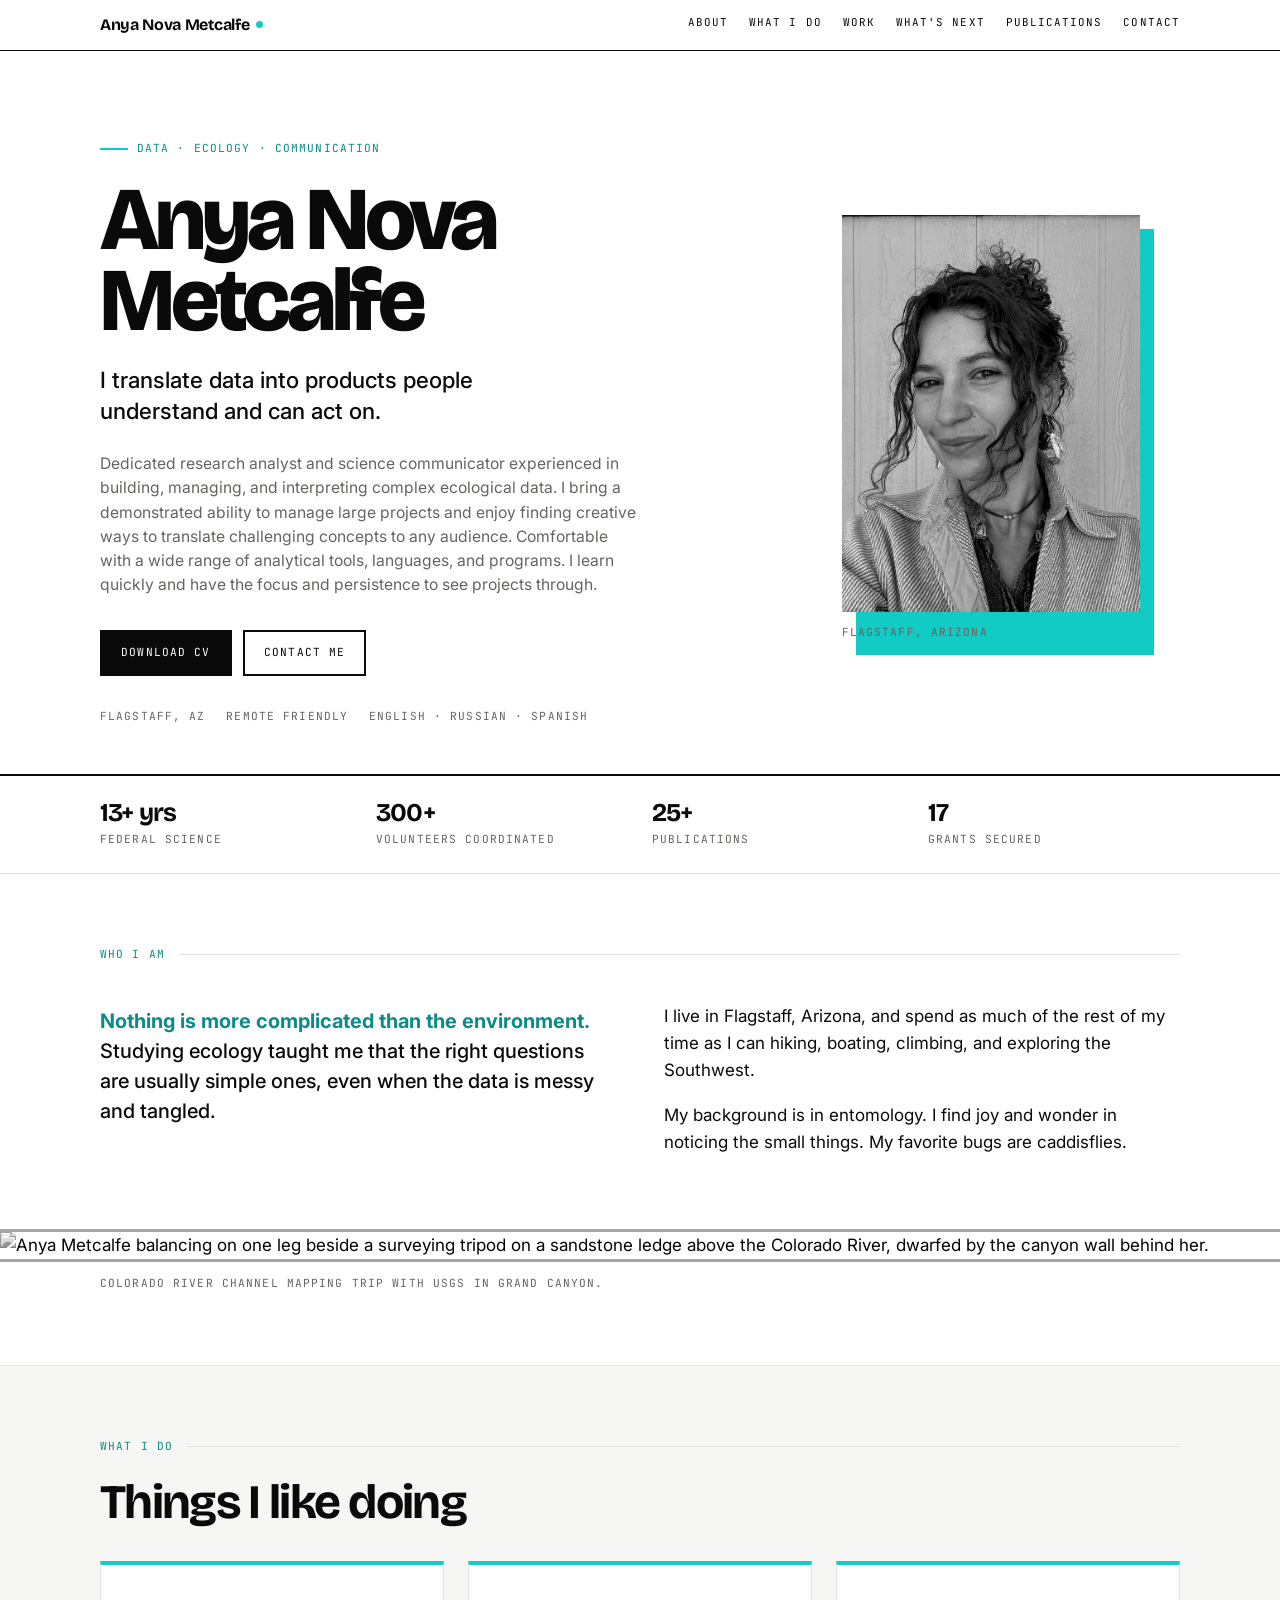
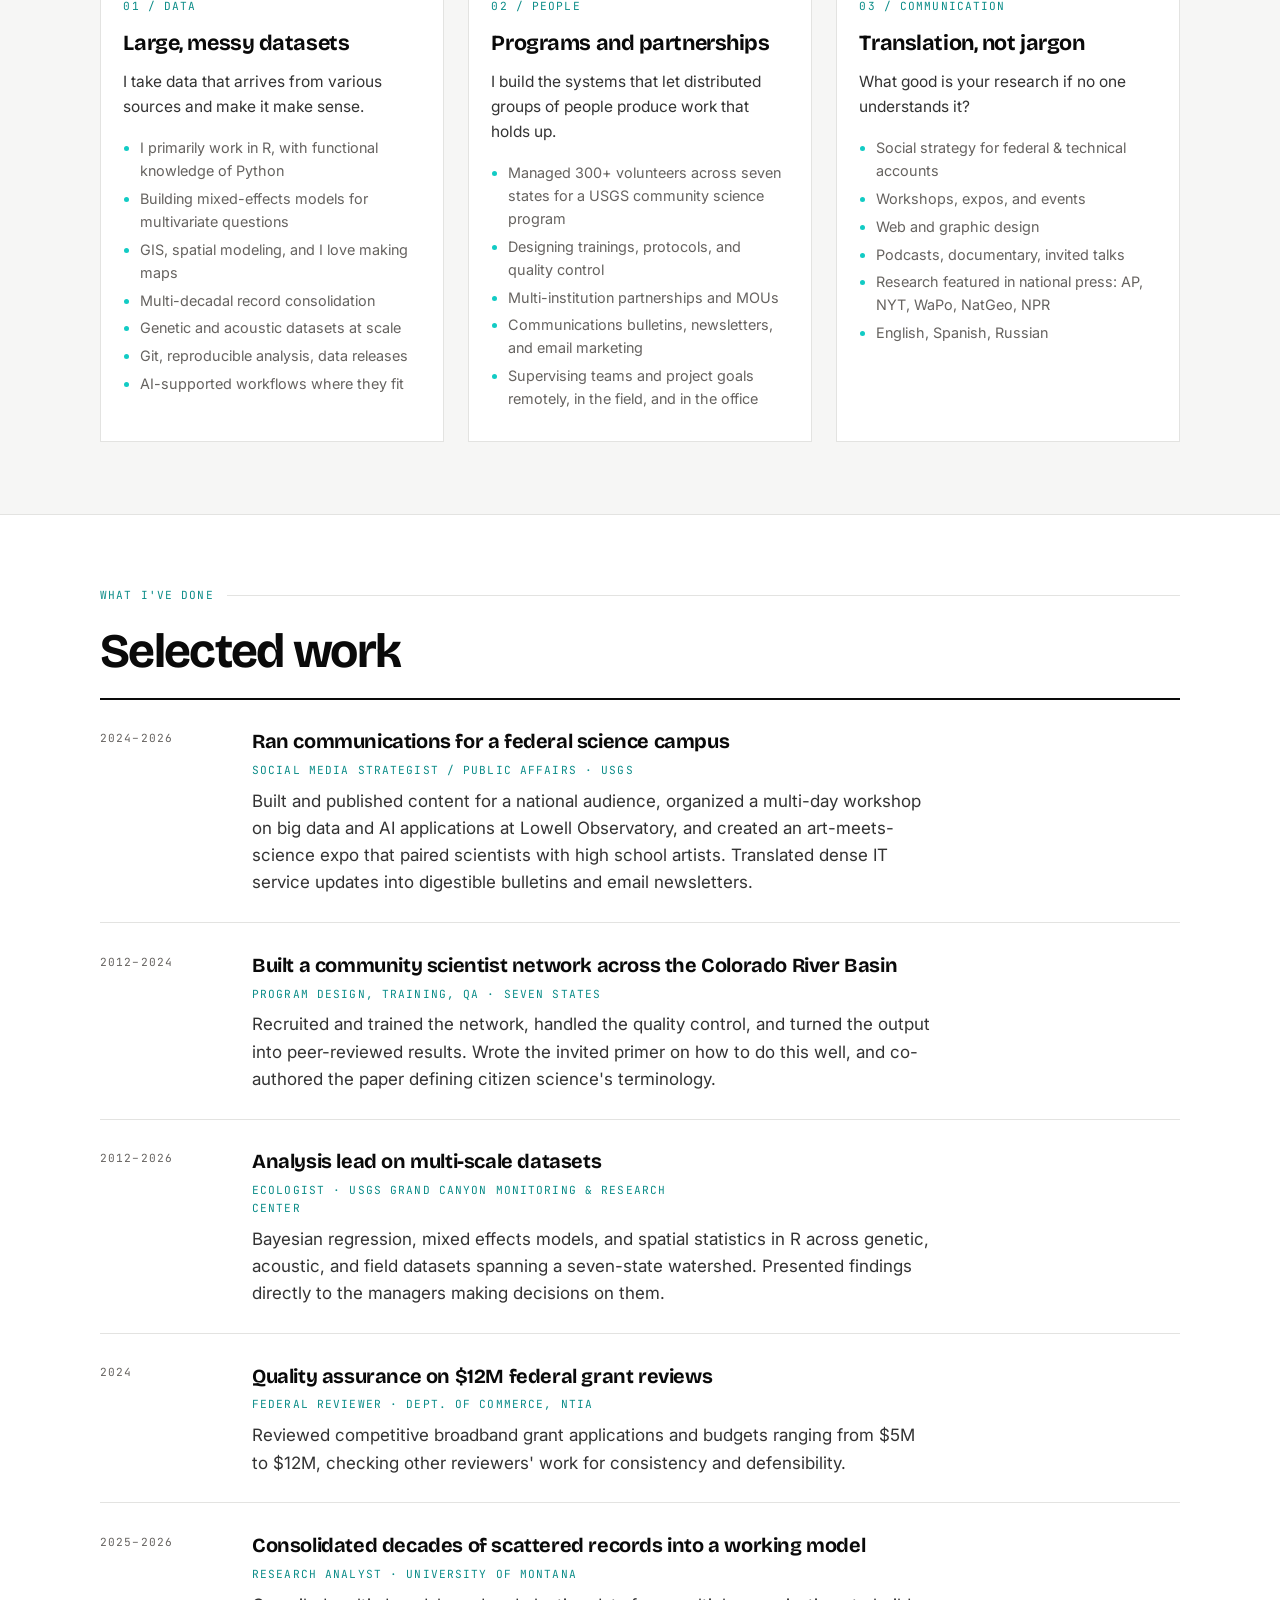
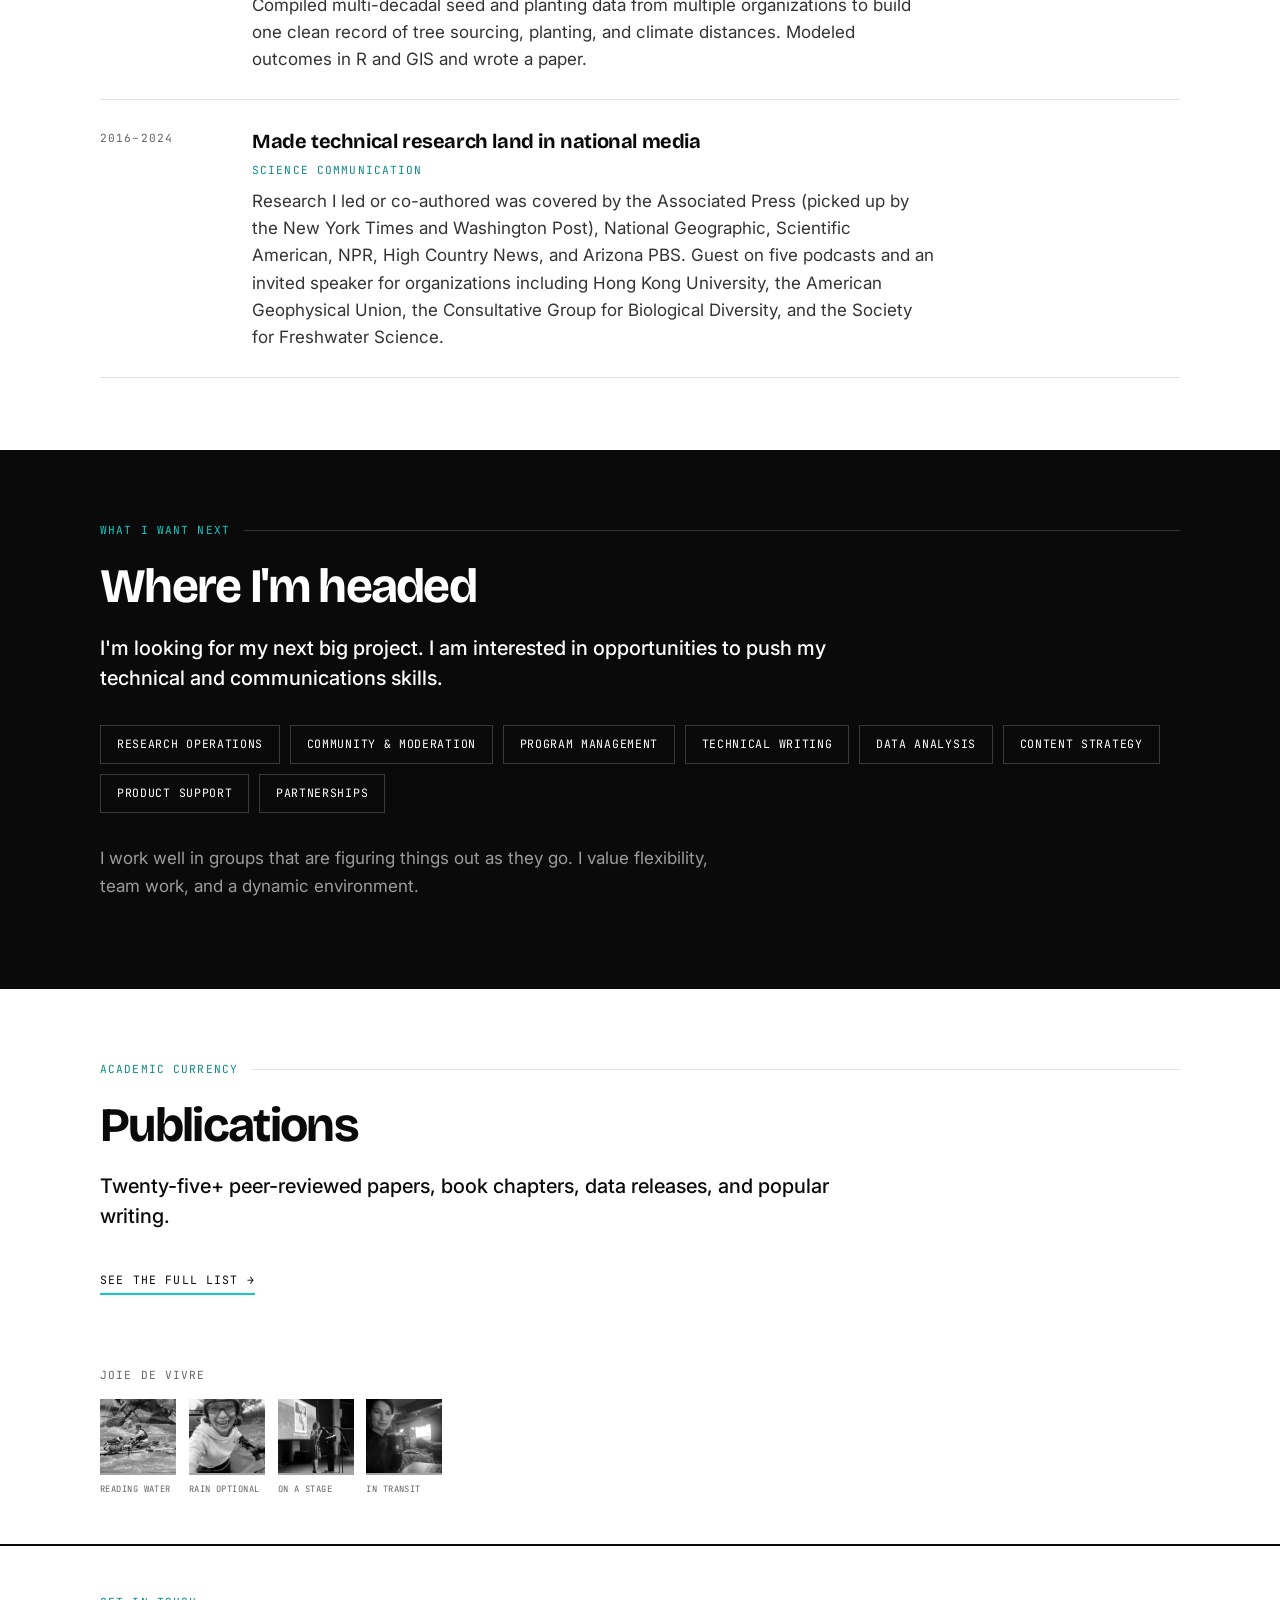
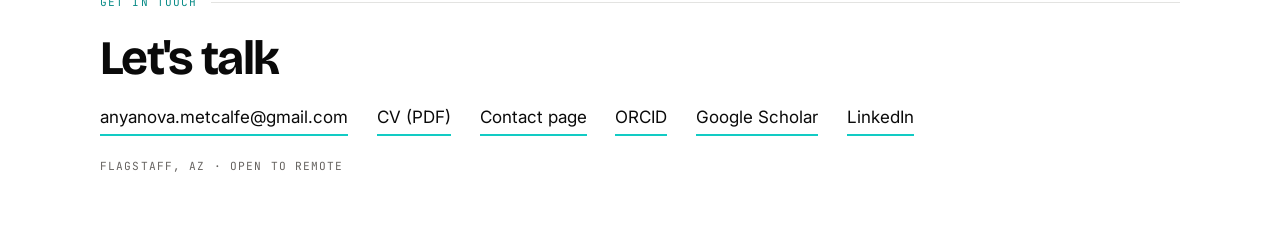
==== index.html @ d789fa6c "Add files via upload" ====
<!DOCTYPE html>
<html lang="en">
<head>
  <meta charset="UTF-8">
  <meta name="viewport" content="width=device-width, initial-scale=1.0">
  <title>Anya Nova Metcalfe — Data, Ecology &amp; Communication</title>
  <meta name="description" content="Anya Nova Metcalfe turns large, messy datasets into things people understand and act on. Thirteen years building data pipelines, running distributed volunteer programs, and communicating technical work to national audiences.">
  <meta name="author" content="Anya Nova Metcalfe">
  <meta property="og:title" content="Anya Nova Metcalfe — Data, Ecology &amp; Communication">
  <meta property="og:description" content="I translate data into products people understand and can act on.">
  <meta property="og:type" content="profile">

  <link rel="preconnect" href="https://fonts.googleapis.com">
  <link rel="preconnect" href="https://fonts.gstatic.com" crossorigin>
  <link href="https://fonts.googleapis.com/css2?family=Bricolage+Grotesque:opsz,wght@12..96,300;12..96,700;12..96,800&family=Inter:wght@400;500;600;700&family=JetBrains+Mono:wght@400;500&display=swap" rel="stylesheet">
  <link rel="stylesheet" href="style.css?v=2">
</head>
<body>

  <div class="topbar">
    <div class="wrap">
      <a class="brandmark" href="index.html">Anya&nbsp;Nova&nbsp;Metcalfe</a>
      <nav class="navlinks">
        <a href="#about">About</a>
        <a href="#what">What I do</a>
        <a href="#work">Work</a>
        <a href="#next">What&#39;s next</a>
        <a href="publications.html">Publications</a>
        <a href="contact.html">Contact</a>
      </nav>
    </div>
  </div>

  <!-- ============ HERO ============ -->
  <header class="hero">
    <div class="wrap">
      <div>
        <p class="eyebrow mono">Data &middot; Ecology &middot; Communication</p>
        <h1>Anya Nova<br>Metcalfe</h1>
        <p class="hero-sub">I translate data into products people understand and can act on.</p>
        <p class="hero-fine">Dedicated research analyst and science communicator experienced in building, managing, and interpreting complex ecological data. I bring a demonstrated ability to manage large projects and enjoy finding creative ways to translate challenging concepts to any audience. Comfortable with a wide range of analytical tools, languages, and programs. I learn quickly and have the focus and persistence to see projects through.</p>

        <div class="hero-actions">
          <a class="btn-cv mono" href="Anya_Metcalfe_CV.pdf" download>Download CV</a>
          <a class="btn-ghost mono" href="contact.html">Contact me</a>
        </div>

        <div class="hero-meta mono">
          <span>Flagstaff, AZ</span>
          <span>Remote friendly</span>
          <span>English &middot; Russian &middot; Spanish</span>
        </div>
      </div>

      <figure class="portrait">
        <img src="portrait.jpg" alt="Anya Nova Metcalfe smiling, wearing a cicada earring, against a coral-painted wall.">
        <figcaption class="mono">Flagstaff, Arizona</figcaption>
      </figure>
    </div>
  </header>

  <!-- ============ STAT RAIL ============ -->
  <div class="rail">
    <div class="wrap">
      <div class="stat"><b>13+ yrs</b><span class="mono">Federal science</span></div>
      <div class="stat"><b>300+</b><span class="mono">Volunteers coordinated</span></div>
      <div class="stat"><b>25+</b><span class="mono">Publications</span></div>
      <div class="stat"><b>17</b><span class="mono">Grants secured</span></div>
    </div>
  </div>

  <!-- ============ ABOUT ============ -->
  <section id="about">
    <div class="wrap">
      <p class="section-label mono">Who I am</p>
      <div class="about">
        <div class="prose">
          <p class="lede"><span class="key">Nothing is more complicated than the environment.</span> Studying ecology taught me that the right questions are usually simple ones, even when the data is messy and tangled.</p>
        </div>
        <div class="prose">
          <p>I live in Flagstaff, Arizona, and spend as much of the rest of my time as I can hiking, boating, climbing, and exploring the Southwest.</p>
          <p>My background is in entomology. I find joy and wonder in noticing the small things. My favorite bugs are caddisflies.</p>
        </div>
      </div>
    </div>

    <figure class="about-photo">
      <img src="channel-mapping.jpg"
           alt="Anya Metcalfe balancing on one leg beside a surveying tripod on a sandstone ledge above the Colorado River, dwarfed by the canyon wall behind her.">
      <figcaption class="wrap mono">Colorado River channel mapping trip with USGS in Grand Canyon.</figcaption>
    </figure>
  </section>

  <!-- ============ WHAT I DO ============ -->
  <section id="what" class="caps">
    <div class="wrap">
      <p class="section-label mono">What I do</p>
      <h2>Things I like doing</h2>
      <div class="cap-grid">

        <div class="cap">
          <span class="mono" style="color:var(--turq-deep)">01 / Data</span>
          <h3>Large, messy datasets</h3>
          <p>I take data that arrives from various sources and make it make sense.</p>
          <ul>
            <li>I primarily work in R, with functional knowledge of Python</li>
            <li>Building mixed-effects models for multivariate questions</li>
            <li>GIS, spatial modeling, and I love making maps</li>
            <li>Multi-decadal record consolidation</li>
            <li>Genetic and acoustic datasets at scale</li>
            <li>Git, reproducible analysis, data releases</li>
            <li>AI-supported workflows where they fit</li>
          </ul>
        </div>

        <div class="cap">
          <span class="mono" style="color:var(--turq-deep)">02 / People</span>
          <h3>Programs and partnerships</h3>
          <p>I build the systems that let distributed groups of people produce work that holds up.</p>
          <ul>
            <li>Managed 300+ volunteers across seven states for a USGS community science program</li>
            <li>Designing trainings, protocols, and quality control</li>
            <li>Multi-institution partnerships and MOUs</li>
            <li>Communications bulletins, newsletters, and email marketing</li>
            <li>Supervising teams and project goals remotely, in the field, and in the office</li>
          </ul>
        </div>

        <div class="cap">
          <span class="mono" style="color:var(--turq-deep)">03 / Communication</span>
          <h3>Translation, not jargon</h3>
          <p>What good is your research if no one understands it?</p>
          <ul>
            <li>Social strategy for federal &amp; technical accounts</li>
            <li>Workshops, expos, and events</li>
            <li>Web and graphic design</li>
            <li>Podcasts, documentary, invited talks</li>
            <li>Research featured in national press: AP, NYT, WaPo, NatGeo, NPR</li>
            <li>English, Spanish, Russian</li>
          </ul>
        </div>

      </div>
    </div>
  </section>

  <!-- ============ SELECTED WORK ============ -->
  <section id="work">
    <div class="wrap">
      <p class="section-label mono">What I&#39;ve done</p>
      <h2>Selected work</h2>
      <ul class="work-list">

        <li class="work-item">
          <div class="yr mono">2024&ndash;2026</div>
          <div>
            <h3>Ran communications for a federal science campus</h3>
            <p class="role mono">Social Media Strategist / Public Affairs &middot; USGS</p>
            <p>Built and published content for a national audience, organized a multi-day workshop on big data and AI applications at Lowell Observatory, and created an art-meets-science expo that paired scientists with high school artists. Translated dense IT service updates into digestible bulletins and email newsletters.</p>
          </div>
        </li>

        <li class="work-item">
          <div class="yr mono">2012&ndash;2024</div>
          <div>
            <h3>Built a community scientist network across the Colorado River Basin</h3>
            <p class="role mono">Program design, training, QA &middot; Seven states</p>
            <p>Recruited and trained the network, handled the quality control, and turned the output into peer-reviewed results. Wrote the invited primer on how to do this well, and co-authored the paper defining citizen science&#39;s terminology.</p>
          </div>
        </li>

        <li class="work-item">
          <div class="yr mono">2012&ndash;2026</div>
          <div>
            <h3>Analysis lead on multi-scale datasets</h3>
            <p class="role mono">Ecologist &middot; USGS Grand Canyon Monitoring &amp; Research Center</p>
            <p>Bayesian regression, mixed effects models, and spatial statistics in R across genetic, acoustic, and field datasets spanning a seven-state watershed. Presented findings directly to the managers making decisions on them.</p>
          </div>
        </li>

        <li class="work-item">
          <div class="yr mono">2024</div>
          <div>
            <h3>Quality assurance on $12M federal grant reviews</h3>
            <p class="role mono">Federal Reviewer &middot; Dept. of Commerce, NTIA</p>
            <p>Reviewed competitive broadband grant applications and budgets ranging from $5M to $12M, checking other reviewers&#39; work for consistency and defensibility.</p>
          </div>
        </li>

        <li class="work-item">
          <div class="yr mono">2025&ndash;2026</div>
          <div>
            <h3>Consolidated decades of scattered records into a working model</h3>
            <p class="role mono">Research Analyst &middot; University of Montana</p>
            <p>Compiled multi-decadal seed and planting data from multiple organizations to build one clean record of tree sourcing, planting, and climate distances. Modeled outcomes in R and GIS and wrote a paper.</p>
          </div>
        </li>

        <li class="work-item">
          <div class="yr mono">2016&ndash;2024</div>
          <div>
            <h3>Made technical research land in national media</h3>
            <p class="role mono">Science communication</p>
            <p>Research I led or co-authored was covered by the Associated Press (picked up by the New York Times and Washington Post), National Geographic, Scientific American, NPR, High Country News, and Arizona PBS. Guest on five podcasts and an invited speaker for organizations including Hong Kong University, the American Geophysical Union, the Consultative Group for Biological Diversity, and the Society for Freshwater Science.</p>
          </div>
        </li>

      </ul>
    </div>
  </section>

  <!-- ============ WHAT'S NEXT ============ -->
  <section id="next" class="next">
    <div class="wrap">
      <p class="section-label mono">What I want next</p>
      <h2>Where I&#39;m headed</h2>
      <p class="lede">I&#39;m looking for my next big project. I am interested in opportunities to push my technical and communications skills.</p>

      <ul class="next-list">
        <li>Research operations</li>
        <li>Community &amp; moderation</li>
        <li>Program management</li>
        <li>Technical writing</li>
        <li>Data analysis</li>
        <li>Content strategy</li>
        <li>Product support</li>
        <li>Partnerships</li>
      </ul>

      <p class="next-note">I work well in groups that are figuring things out as they go. I value flexibility, team work, and a dynamic environment.</p>
    </div>
  </section>

  <!-- ============ PUBLICATIONS TEASER ============ -->
  <section id="publications">
    <div class="wrap">
      <p class="section-label mono">Academic currency</p>
      <h2>Publications</h2>
      <p class="prose lede">Twenty-five+ peer-reviewed papers, book chapters, data releases, and popular writing.</p>
      <a class="teaser-cta" href="publications.html">See the full list &rarr;</a>
    </div>
  </section>

  <!-- ============ PHOTO THUMBS ============ -->
  <section class="thumbs">
    <div class="wrap">
      <p class="thumbs-label mono">Joie de vivre</p>
      <div class="thumb-row">
        <figure class="thumb">
          <img src="rowing.jpg" alt="Anya Metcalfe rowing a loaded cataraft through whitewater in a canyon, with a dog in a life jacket riding on the front tube.">
          <figcaption class="mono">Reading water</figcaption>
        </figure>
        <figure class="thumb">
          <img src="biking.jpg" alt="Anya Metcalfe grinning on a mountain bike, spattered with red mud on a rainy trail.">
          <figcaption class="mono">Rain optional</figcaption>
        </figure>
        <figure class="thumb">
          <img src="presentation.jpg" alt="Anya Metcalfe speaking at a microphone on a stage, in front of a projected slide.">
          <figcaption class="mono">On a stage</figcaption>
        </figure>
        <figure class="thumb">
          <img src="laptop.jpg" alt="Anya Metcalfe with a coffee mug and a laptop, working while traveling at dawn.">
          <figcaption class="mono">In transit</figcaption>
        </figure>
      </div>
    </div>
  </section>

  <!-- ============ FOOTER ============ -->
  <footer>
    <div class="wrap">
      <p class="section-label mono">Get in touch</p>
      <h2>Let&#39;s talk</h2>
      <div class="contact-links">
        <a href="mailto:anyanova.metcalfe@gmail.com">anyanova.metcalfe@gmail.com</a>
        <a href="Anya_Metcalfe_CV.pdf" download>CV (PDF)</a>
        <a href="contact.html">Contact page</a>
        <a href="https://orcid.org/0000-0002-6286-4889">ORCID</a>
        <a href="https://scholar.google.com/citations?user=mArWn1AAAAAJ&amp;hl=en">Google Scholar</a>
        <a href="https://www.linkedin.com/in/anya-nova-metcalfe">LinkedIn</a>
      </div>
      <p class="footer-note mono">Flagstaff, AZ &middot; Open to remote</p>
    </div>
  </footer>

</body>
</html>
---- style.css ----
/* =========================================================
   Anya Nova Metcalfe — personal site
   Black on white, turquoise accent.
   ========================================================= */

:root {
  --ink:      #0a0a0a;
  --paper:    #ffffff;
  --grey:     #666360;
  --rule:     #e3e3e1;
  --wash:     #f6f6f5;
  --turq:     #12cbc4;
  --turq-deep:#0b8c88;

  --display: "Bricolage Grotesque", system-ui, sans-serif;
  --body:    "Inter", system-ui, sans-serif;
  --mono:    "JetBrains Mono", ui-monospace, monospace;
}

* { box-sizing: border-box; }
html { scroll-behavior: smooth; }

body {
  margin: 0;
  background: var(--paper);
  color: var(--ink);
  font-family: var(--body);
  font-size: 17px;
  line-height: 1.6;
  -webkit-font-smoothing: antialiased;
}

.wrap { width: min(1080px, 90vw); margin-inline: auto; }
a { color: inherit; }

.mono {
  font-family: var(--mono);
  font-size: 0.7rem;
  letter-spacing: 0.1em;
  text-transform: uppercase;
}
.sp { font-style: italic; }

/* turquoise keyword emphasis */
.key { color: var(--turq-deep); font-weight: 700; }

/* ---------- top nav ---------- */
.topbar {
  position: sticky; top: 0; z-index: 20;
  background: rgba(255,255,255,0.92);
  backdrop-filter: blur(8px);
  border-bottom: 1px solid var(--ink);
}
.topbar .wrap {
  display: flex; align-items: center; justify-content: space-between;
  padding: 0.75rem 0; gap: 1rem;
}
.brandmark {
  font-family: var(--display);
  font-weight: 700;
  font-size: 1rem;
  letter-spacing: -0.02em;
  text-decoration: none;
}
.brandmark::after {
  content: "";
  display: inline-block;
  width: 7px; height: 7px;
  background: var(--turq);
  border-radius: 50%;
  margin-left: 0.4rem;
  vertical-align: 0.1em;
}
.navlinks { display: flex; gap: 1.3rem; flex-wrap: wrap; }
.navlinks a {
  font-family: var(--mono);
  font-size: 0.68rem;
  letter-spacing: 0.1em;
  text-transform: uppercase;
  text-decoration: none;
  padding-bottom: 3px;
  border-bottom: 2px solid transparent;
  transition: border-color 0.15s;
}
.navlinks a:hover { border-color: var(--turq); }

/* ---------- hero ---------- */
.hero { padding: 5rem 0 3rem; }
.hero .wrap {
  display: grid;
  grid-template-columns: 1.45fr 0.85fr;
  gap: 3.5rem;
  align-items: center;
}
@media (max-width: 820px){
  .hero .wrap { grid-template-columns: 1fr; gap: 2.5rem; }
  .hero { padding: 3rem 0 2rem; }
}

.eyebrow {
  display: inline-flex; align-items: center; gap: 0.55rem;
  color: var(--turq-deep);
  margin: 0 0 1.4rem;
}
.eyebrow::before {
  content: "";
  width: 28px; height: 2px;
  background: var(--turq);
}

.hero h1 {
  font-family: var(--display);
  font-weight: 800;
  font-size: clamp(3rem, 8vw, 5.6rem);
  line-height: 0.9;
  letter-spacing: -0.045em;
  margin: 0 0 1.4rem;
}

.hero-sub {
  font-size: clamp(1.15rem, 2.2vw, 1.4rem);
  line-height: 1.4;
  max-width: 34ch;
  margin: 0 0 1.6rem;
  font-weight: 500;
}
.hero-fine { color: var(--grey); max-width: 54ch; margin: 0 0 2rem; font-size: 0.98rem; line-height: 1.55; }

.hero-actions { display: flex; flex-wrap: wrap; gap: 0.7rem; margin: 0 0 2rem; }
.btn-cv, .btn-ghost {
  text-decoration: none;
  padding: 0.75rem 1.2rem;
  border: 2px solid var(--ink);
  transition: background 0.15s, color 0.15s;
}
.btn-cv { background: var(--ink); color: #fff; }
.btn-cv:hover { background: var(--turq); border-color: var(--turq); color: var(--ink); }
.btn-ghost { background: transparent; color: var(--ink); }
.btn-ghost:hover { background: var(--turq); border-color: var(--turq); }

.hero-meta { display: flex; flex-wrap: wrap; gap: 0.4rem 1.3rem; color: var(--grey); }

/* portrait with offset turquoise block */
.portrait { position: relative; }
.portrait::before {
  content: "";
  position: absolute;
  inset: 14px -14px -14px 14px;
  background: var(--turq);
  z-index: 0;
}
.portrait img {
  position: relative; z-index: 1;
  display: block; width: 100%; height: auto;
  filter: none;
  transition: filter 0.5s ease;
}
@media (hover: hover) and (pointer: fine) {
  .portrait img { filter: grayscale(100%) contrast(1.08); }
  .portrait:hover img { filter: none; }
}
.portrait figcaption {
  position: relative; z-index: 1;
  color: var(--grey);
  padding-top: 0.7rem;
}

/* ---------- stat rail ---------- */
.rail {
  border-top: 2px solid var(--ink);
  border-bottom: 1px solid var(--rule);
}
.rail .wrap {
  display: grid;
  grid-template-columns: repeat(4, 1fr);
  gap: 1.5rem;
  padding: 1.5rem 0;
}
@media (max-width: 720px){ .rail .wrap { grid-template-columns: repeat(2, 1fr); } }
.stat b {
  display: block;
  font-family: var(--display);
  font-weight: 700;
  font-size: 1.6rem;
  letter-spacing: -0.03em;
  line-height: 1;
}
.stat span { display: block; color: var(--grey); margin-top: 0.35rem; }

/* ---------- sections ---------- */
section { padding: 4.5rem 0; }
.section-label {
  color: var(--turq-deep);
  margin: 0 0 1.4rem;
  display: flex; align-items: center; gap: 0.85rem;
}
.section-label::after { content: ""; flex: 1; height: 1px; background: var(--rule); }

h2 {
  font-family: var(--display);
  font-weight: 700;
  font-size: clamp(2rem, 4.5vw, 3rem);
  line-height: 1;
  letter-spacing: -0.035em;
  margin: 0 0 1.4rem;
}
.lede { font-size: 1.25rem; line-height: 1.5; max-width: 58ch; font-weight: 500; }
.prose p { max-width: 60ch; }
.prose p + p { margin-top: 1rem; }

/* about */
.about { display: grid; grid-template-columns: 1fr 1fr; gap: 3rem; }
@media (max-width: 760px){ .about { grid-template-columns: 1fr; gap: 1.5rem; } }

/* wide about photo, full bleed */
.about-photo { margin: 3.5rem 0 0; }
.about-photo img {
  display: block;
  width: 100%;
  height: auto;
  max-height: 62vh;
  object-fit: cover;
  border-top: 3px solid var(--turq);
  border-bottom: 3px solid var(--turq);
  filter: none;
  transition: filter 0.5s ease;
}
@media (hover: hover) and (pointer: fine) {
  .about-photo img { filter: grayscale(100%) contrast(1.06); }
  .about-photo:hover img { filter: none; }
}
.about-photo figcaption {
  color: var(--grey);
  padding-top: 0.8rem;
}

/* ---------- capability cards ---------- */
.caps { background: var(--wash); border-top: 1px solid var(--rule); border-bottom: 1px solid var(--rule); }
.cap-grid {
  display: grid; grid-template-columns: repeat(3, 1fr);
  gap: 1.5rem; margin-top: 2.2rem;
}
@media (max-width: 800px){ .cap-grid { grid-template-columns: 1fr; } }
.cap {
  background: #fff;
  border: 1px solid var(--rule);
  border-top: 4px solid var(--turq);
  padding: 1.6rem 1.4rem;
  transition: transform 0.18s, box-shadow 0.18s;
}
.cap:hover { transform: translateY(-4px); box-shadow: 0 10px 0 -2px var(--turq); }
.cap h3 {
  font-family: var(--display);
  font-weight: 700; font-size: 1.35rem;
  letter-spacing: -0.02em;
  margin: 0.5rem 0 0.6rem;
}
.cap p { margin: 0 0 1rem; color: #333; font-size: 0.97rem; }
.cap ul { margin: 0; padding-left: 1.05rem; color: var(--grey); font-size: 0.9rem; }
.cap li { margin-bottom: 0.3rem; }
.cap li::marker { color: var(--turq); }

/* ---------- work list ---------- */
.work-list { list-style: none; margin: 0; padding: 0; border-top: 2px solid var(--ink); }
.work-item {
  display: grid;
  grid-template-columns: 8rem 1fr;
  gap: 1.5rem;
  padding: 1.6rem 0 1.6rem 0;
  border-bottom: 1px solid var(--rule);
  position: relative;
  transition: padding-left 0.18s;
}
.work-item::before {
  content: "";
  position: absolute; left: 0; top: 0; bottom: 0;
  width: 3px; background: var(--turq);
  transform: scaleY(0); transform-origin: top;
  transition: transform 0.18s;
}
.work-item:hover { padding-left: 1.1rem; }
.work-item:hover::before { transform: scaleY(1); }
.work-item .yr { color: var(--grey); padding-top: 0.3rem; }
.work-item h3 {
  font-family: var(--display);
  font-weight: 700; font-size: 1.25rem;
  letter-spacing: -0.02em;
  margin: 0 0 0.3rem;
}
.work-item .role { color: var(--turq-deep); margin: 0 0 0.5rem; }
.work-item p { margin: 0; max-width: 62ch; color: #333; }
@media (max-width: 620px){ .work-item { grid-template-columns: 1fr; gap: 0.4rem; } }

/* ---------- what's next (inverted) ---------- */
.next { background: var(--ink); color: #fff; }
.next h2, .next .lede { color: #fff; }
.next .section-label { color: var(--turq); }
.next .section-label::after { background: #333; }
.next-list {
  display: flex; flex-wrap: wrap; gap: 0.6rem;
  margin-top: 2rem; padding: 0; list-style: none;
}
.next-list li {
  border: 1px solid #3a3a3a;
  padding: 0.6rem 1rem;
  font-family: var(--mono);
  font-size: 0.72rem;
  letter-spacing: 0.06em;
  text-transform: uppercase;
  transition: border-color 0.15s, color 0.15s;
}
.next-list li:hover { border-color: var(--turq); color: var(--turq); }
.next-note { color: #9c9c9c; margin-top: 2rem; max-width: 58ch; }

/* ---------- photo thumbs ---------- */
.thumbs { padding: 0 0 3rem; }
.thumbs-label { color: var(--grey); margin: 0 0 0.9rem; }
.thumb-row { display: flex; flex-wrap: wrap; gap: 0.8rem; }
.thumb { margin: 0; width: 76px; }
.thumb img {
  display: block;
  width: 100%;
  aspect-ratio: 1 / 1;
  object-fit: cover;
  border-bottom: 2px solid var(--turq);
  filter: none;
  transition: filter 0.4s ease, transform 0.2s ease;
}
.thumb figcaption {
  color: var(--grey);
  font-size: 0.55rem;
  letter-spacing: 0.05em;
  padding-top: 0.4rem;
}
@media (hover: hover) and (pointer: fine) {
  .thumb img { filter: grayscale(100%) contrast(1.06); }
  .thumb:hover img { filter: none; transform: translateY(-3px); }
}

/* ---------- teaser cta ---------- */
.teaser-cta {
  display: inline-flex; align-items: center; gap: 0.5rem;
  font-family: var(--mono); font-size: 0.72rem;
  text-transform: uppercase; letter-spacing: 0.1em;
  text-decoration: none;
  border-bottom: 2px solid var(--turq);
  padding-bottom: 0.25rem; margin-top: 1.2rem;
  transition: gap 0.18s;
}
.teaser-cta:hover { gap: 0.95rem; }

/* ---------- footer ---------- */
footer { border-top: 2px solid var(--ink); padding: 3rem 0; }
.contact-links { display: flex; flex-wrap: wrap; gap: 0.9rem 1.8rem; margin: 1.2rem 0; }
.contact-links a {
  text-decoration: none;
  border-bottom: 2px solid var(--turq);
  padding-bottom: 2px;
}
.contact-links a:hover { color: var(--turq-deep); }
.footer-note { color: var(--grey); margin-top: 1.4rem; }

/* =========================================================
   Publications page
   ========================================================= */
.pub-hero { padding: 3.5rem 0 2.5rem; border-bottom: 2px solid var(--ink); }
.pub-hero h1 {
  font-family: var(--display); font-weight: 800;
  font-size: clamp(2.4rem, 6vw, 4rem);
  letter-spacing: -0.045em;
  margin: 0.9rem 0 0.7rem;
}
.pub-hero p { max-width: 58ch; color: var(--grey); margin: 0; }
.pub-hero p a { color: var(--turq-deep); }
.back-link {
  font-family: var(--mono); font-size: 0.68rem;
  text-transform: uppercase; letter-spacing: 0.1em;
  text-decoration: none; color: var(--grey);
}
.back-link:hover { color: var(--turq-deep); }

.pub-group { padding: 4rem 0 1.5rem; }
.pub-group h2 { font-size: 1.7rem; margin: 0 0 0.4rem; }
.pub-group .count { color: var(--turq-deep); margin: 0 0 2.4rem; }

.pub-list { margin: 0; padding: 0; }
.pub { max-width: 74ch; margin-bottom: 2.6rem; }
.pub p { margin: 0; }
.pub .ptitle {
  font-weight: 600;
  font-size: 1.05rem;
  line-height: 1.4;
  margin-bottom: 0.35rem;
}
.pub .ptitle a { text-decoration: none; border-bottom: 2px solid var(--turq); }
.pub .ptitle a:hover { color: var(--turq-deep); }
.pub .pauthors { color: var(--grey); font-size: 0.9rem; line-height: 1.5; }
.pub .pauthors b { color: var(--ink); font-weight: 600; }
.pub .pmeta { color: var(--grey); font-size: 0.9rem; margin-top: 0.15rem; }

/* =========================================================
   Contact page
   ========================================================= */
.contact-page { padding: 3.5rem 0 4rem; }
.contact-grid {
  display: grid; grid-template-columns: 0.95fr 1.05fr;
  gap: 3.5rem; align-items: start;
}
@media (max-width: 800px){ .contact-grid { grid-template-columns: 1fr; gap: 2.5rem; } }

.email-card {
  background: var(--wash);
  border: 1px solid var(--rule);
  border-left: 4px solid var(--turq);
  padding: 1.4rem;
}
.email-big {
  font-family: var(--display);
  font-size: clamp(1.1rem, 2.4vw, 1.45rem);
  font-weight: 700;
  letter-spacing: -0.02em;
  text-decoration: none;
  word-break: break-all;
  display: inline-block;
  border-bottom: 2px solid var(--turq);
}
.email-actions { display: flex; flex-wrap: wrap; gap: 0.6rem; margin-top: 1.1rem; }
.btn-copy, .btn-mail {
  font-family: var(--mono); font-size: 0.68rem;
  letter-spacing: 0.08em; text-transform: uppercase;
  padding: 0.6rem 0.95rem; cursor: pointer; text-decoration: none;
  border: 2px solid var(--ink);
  transition: background 0.15s, border-color 0.15s;
}
.btn-copy { background: var(--ink); color: #fff; }
.btn-copy:hover { background: var(--turq); border-color: var(--turq); color: var(--ink); }
.btn-mail { background: transparent; color: var(--ink); }
.btn-mail:hover { background: var(--turq); border-color: var(--turq); }

.detail-list { margin: 2rem 0 0; }
.detail-list > div {
  display: grid; grid-template-columns: 7.5rem 1fr;
  gap: 1rem; padding: 0.7rem 0;
  border-top: 1px solid var(--rule);
}
.detail-list dt { color: var(--turq-deep); }
.detail-list dd { margin: 0; font-size: 0.96rem; }
.detail-list a { text-decoration: none; border-bottom: 2px solid var(--turq); }

.contact-form { display: flex; flex-direction: column; }
.contact-form label { color: var(--turq-deep); margin-bottom: 0.4rem; }
.contact-form label:not(:first-of-type) { margin-top: 1.2rem; }
.contact-form input,
.contact-form textarea {
  font-family: var(--body); font-size: 1rem; color: var(--ink);
  background: #fff; border: 1px solid var(--ink);
  padding: 0.7rem 0.8rem; width: 100%;
}
.contact-form input:focus,
.contact-form textarea:focus {
  outline: none; border-color: var(--turq);
  box-shadow: 0 0 0 3px rgba(18, 203, 196, 0.25);
}
.contact-form textarea { resize: vertical; }
.btn-send {
  font-family: var(--body); font-weight: 700; font-size: 1rem;
  background: var(--ink); color: #fff;
  border: 2px solid var(--ink);
  padding: 0.85rem 1.4rem; margin-top: 1.6rem;
  cursor: pointer; align-self: flex-start;
  transition: background 0.15s, color 0.15s;
}
.btn-send:hover { background: var(--turq); border-color: var(--turq); color: var(--ink); }
.form-note { color: var(--grey); margin: 1rem 0 0; text-transform: none; letter-spacing: 0.02em; }

/* ---------- a11y ---------- */
a:focus-visible, button:focus-visible, .navlinks a:focus-visible {
  outline: 3px solid var(--turq); outline-offset: 3px;
}
@media (prefers-reduced-motion: reduce) {
  html { scroll-behavior: auto; }
  * { transition: none !important; }
}
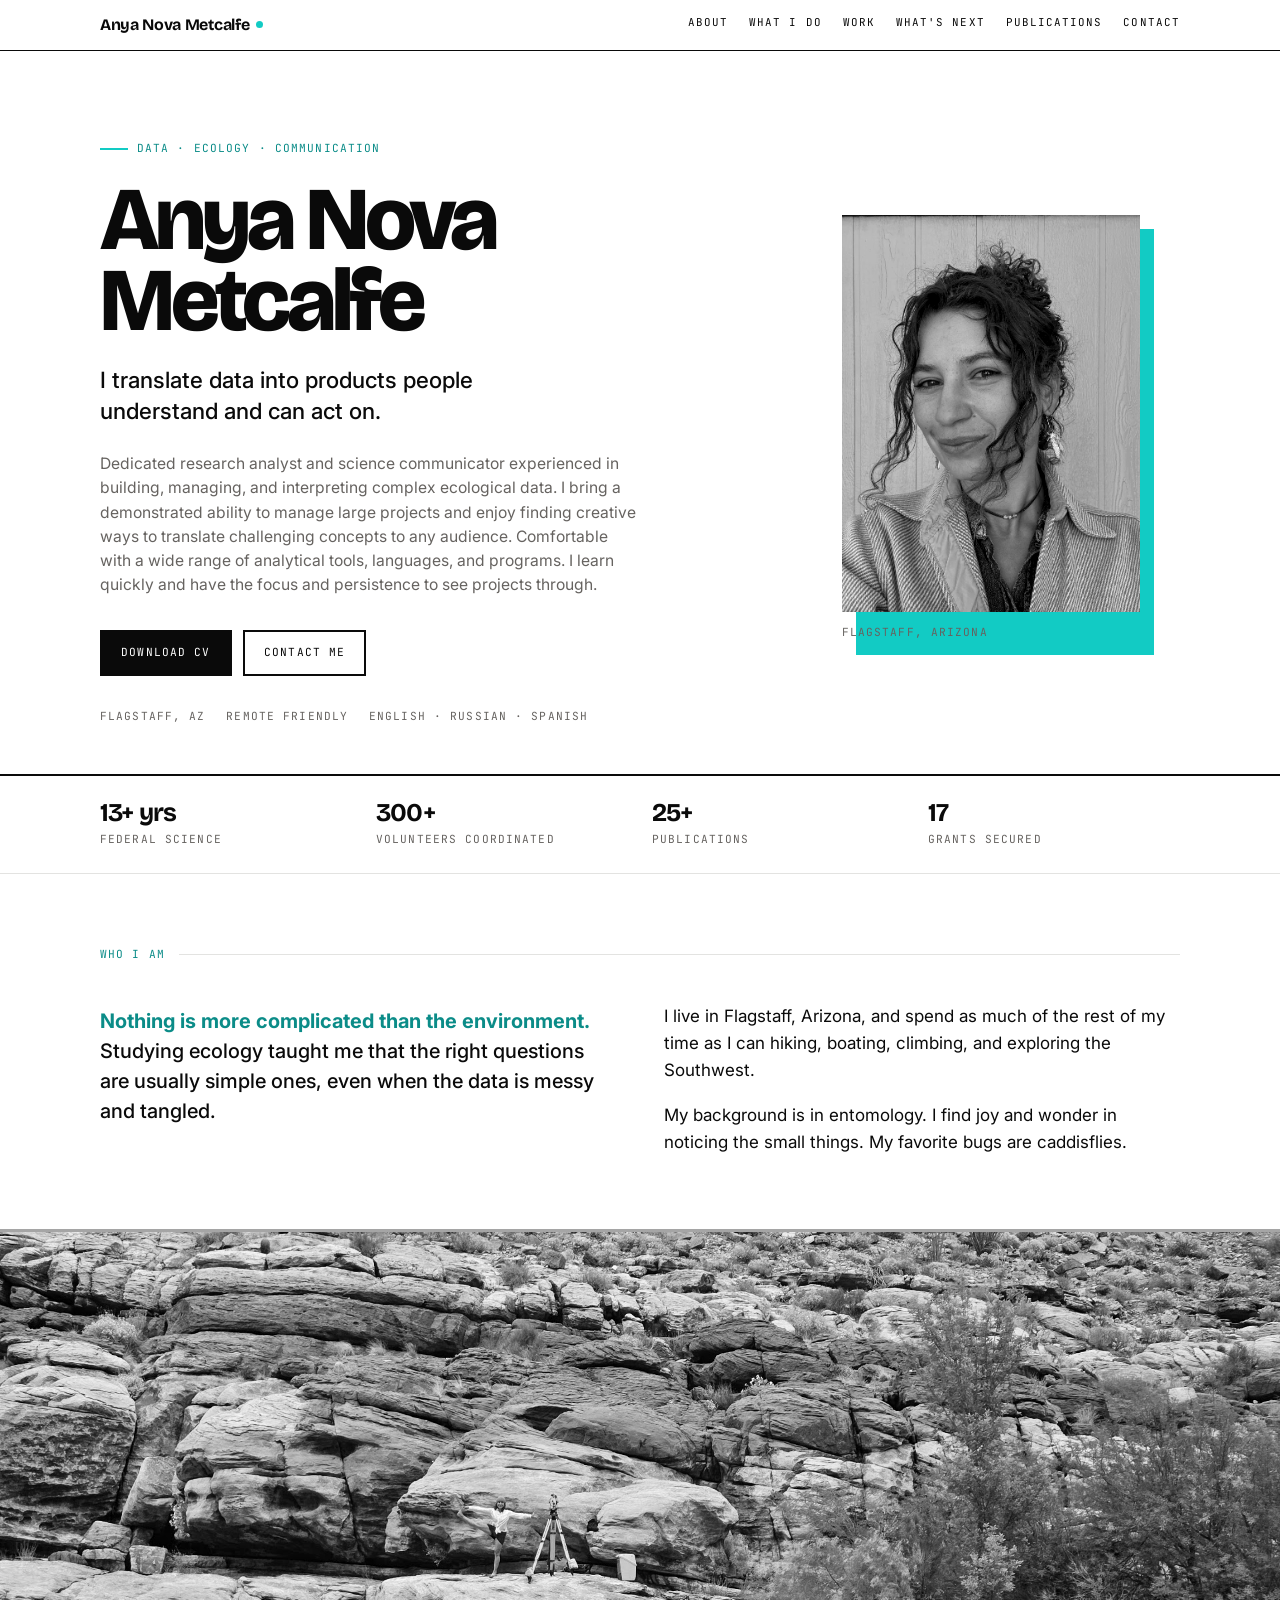
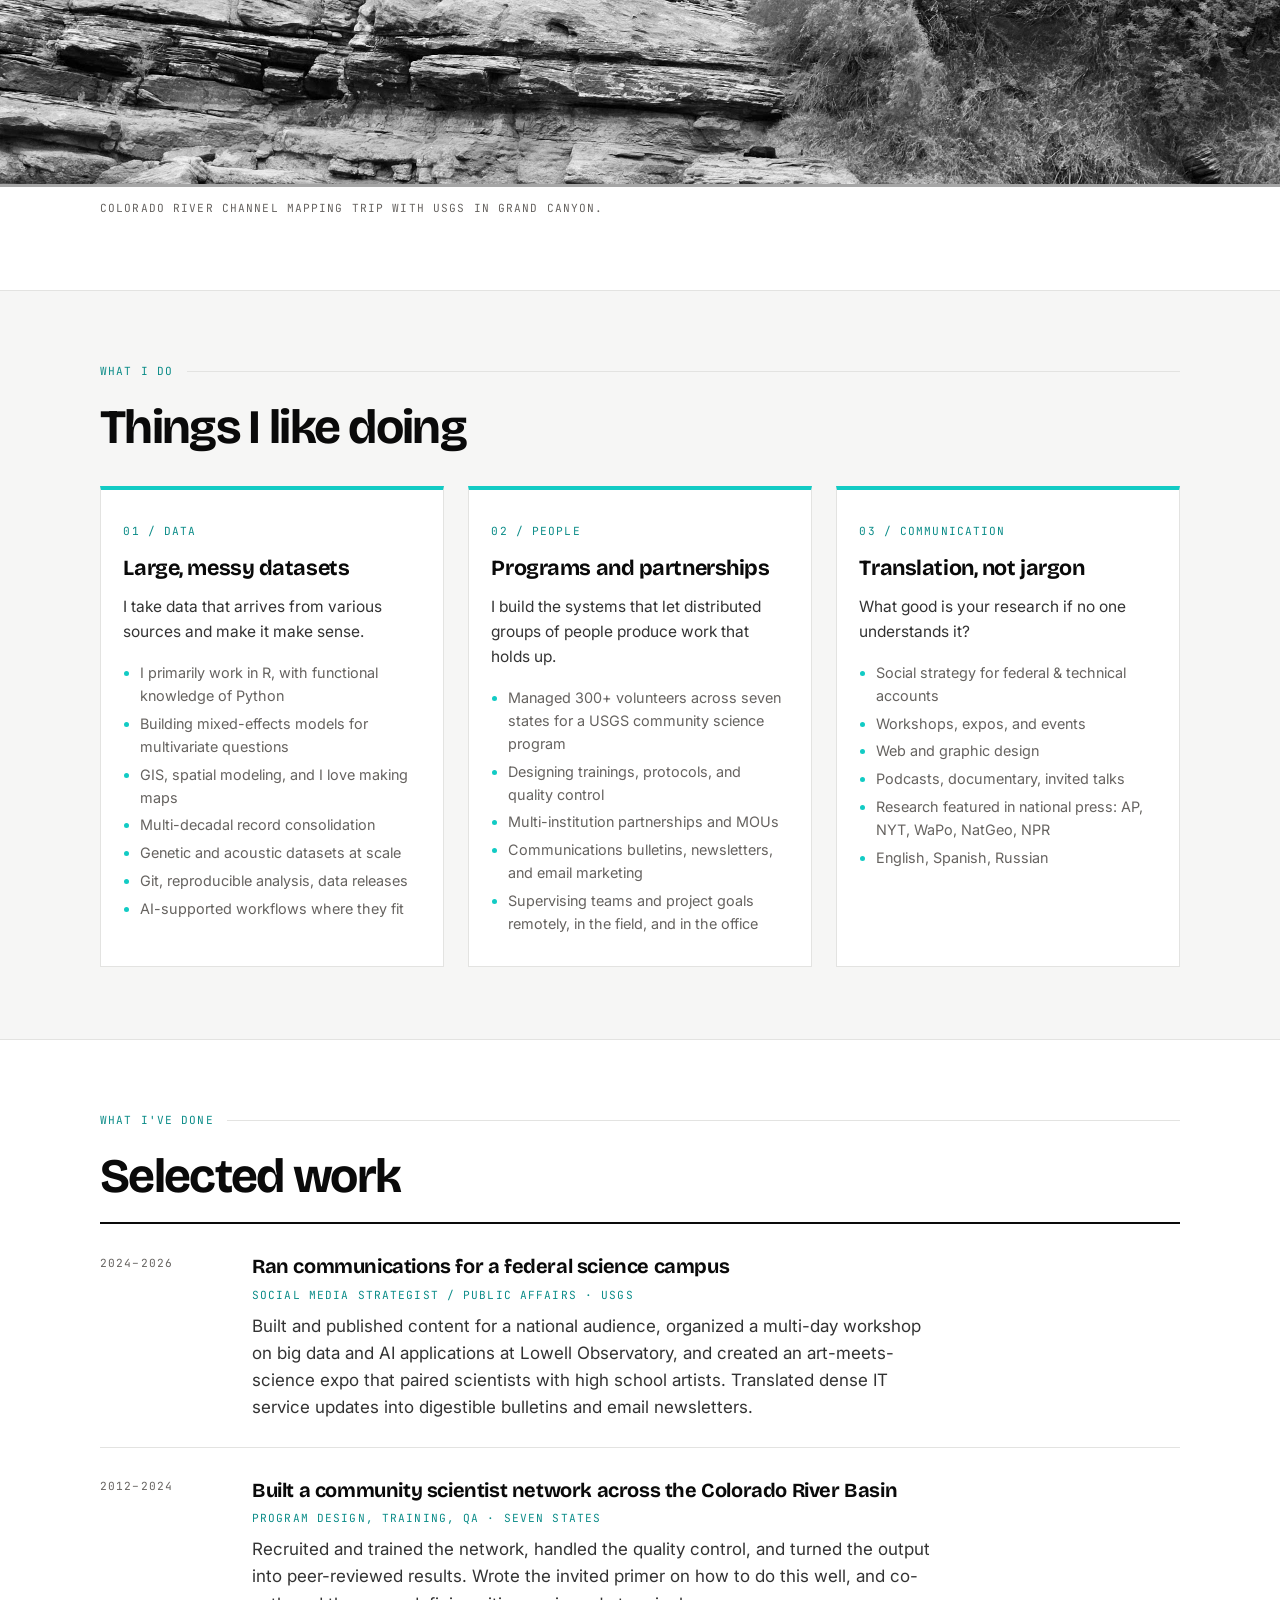
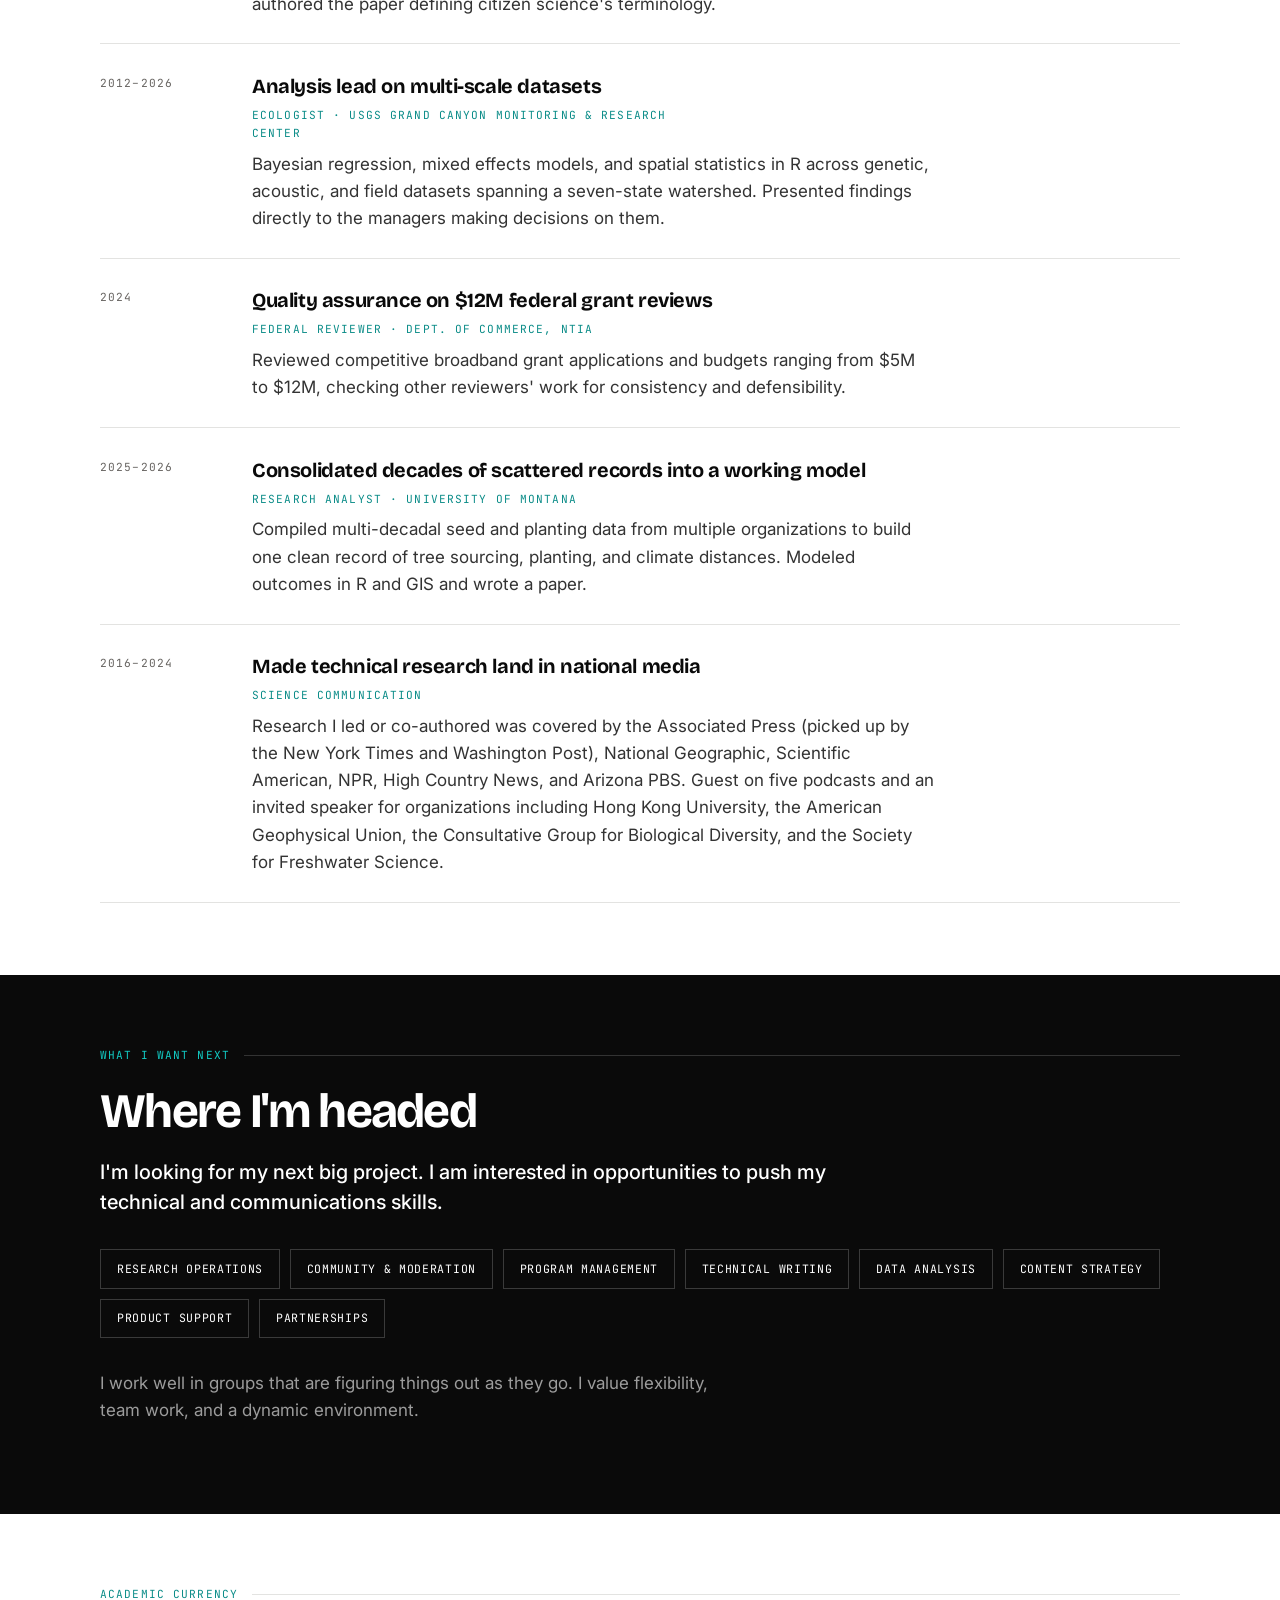
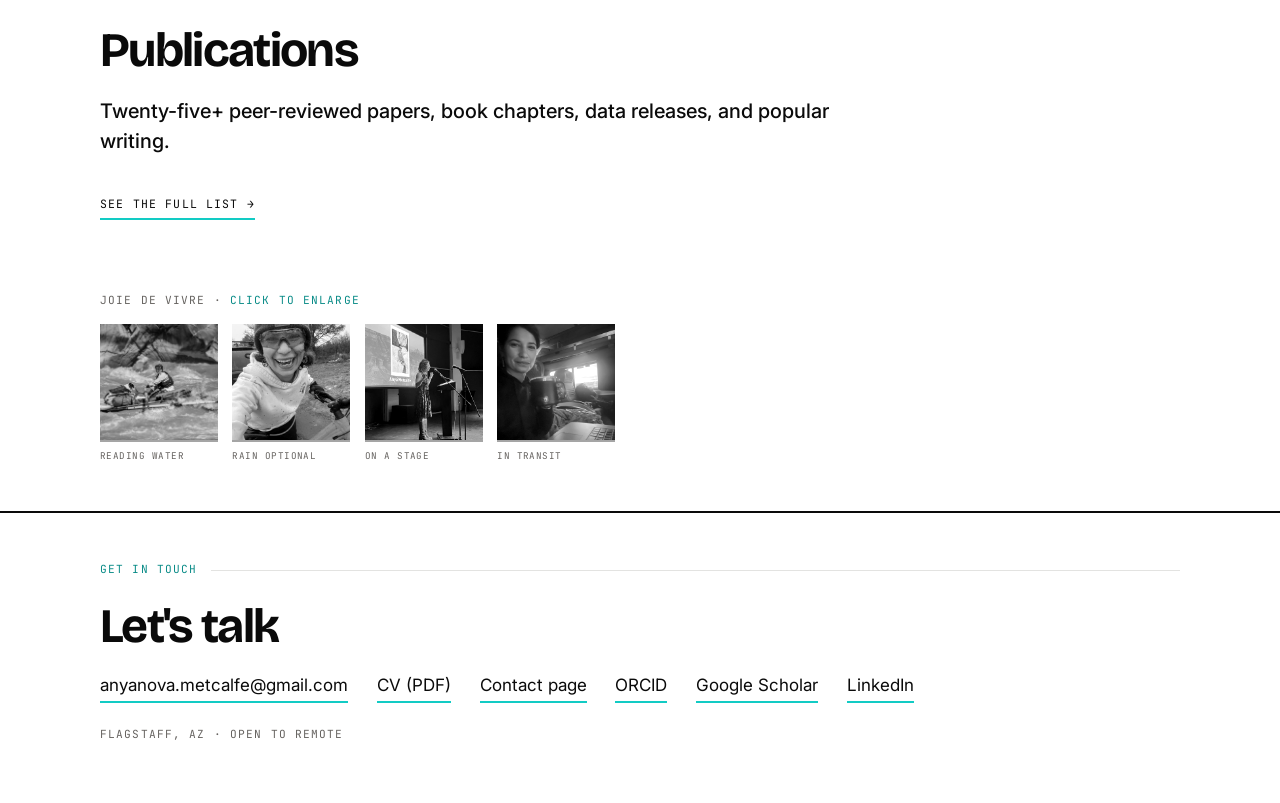
==== commit dea3ed85: "Add files via upload" ====
--- a/index.html
+++ b/index.html
@@ -13,7 +13,7 @@
   <link rel="preconnect" href="https://fonts.googleapis.com">
   <link rel="preconnect" href="https://fonts.gstatic.com" crossorigin>
   <link href="https://fonts.googleapis.com/css2?family=Bricolage+Grotesque:opsz,wght@12..96,300;12..96,700;12..96,800&family=Inter:wght@400;500;600;700&family=JetBrains+Mono:wght@400;500&display=swap" rel="stylesheet">
-  <link rel="stylesheet" href="style.css?v=2">
+  <link rel="stylesheet" href="style.css?v=3">
 </head>
 <body>
 
@@ -244,24 +244,37 @@
   <!-- ============ PHOTO THUMBS ============ -->
   <section class="thumbs">
     <div class="wrap">
-      <p class="thumbs-label mono">Joie de vivre</p>
+      <p class="thumbs-label mono">Joie de vivre &middot; <span class="thumbs-hint">click to enlarge</span></p>
       <div class="thumb-row">
+
         <figure class="thumb">
-          <img src="rowing.jpg" alt="Anya Metcalfe rowing a loaded cataraft through whitewater in a canyon, with a dog in a life jacket riding on the front tube.">
+          <button class="thumb-btn" type="button" aria-label="Enlarge photo: Reading water">
+            <img src="rowing.jpg" alt="Anya Metcalfe rowing a loaded cataraft through whitewater in a canyon, with a dog in a life jacket riding on the front tube.">
+          </button>
           <figcaption class="mono">Reading water</figcaption>
         </figure>
+
         <figure class="thumb">
-          <img src="biking.jpg" alt="Anya Metcalfe grinning on a mountain bike, spattered with red mud on a rainy trail.">
+          <button class="thumb-btn" type="button" aria-label="Enlarge photo: Rain optional">
+            <img src="biking.jpg" alt="Anya Metcalfe grinning on a mountain bike, spattered with red mud on a rainy trail.">
+          </button>
           <figcaption class="mono">Rain optional</figcaption>
         </figure>
+
         <figure class="thumb">
-          <img src="presentation.jpg" alt="Anya Metcalfe speaking at a microphone on a stage, in front of a projected slide.">
+          <button class="thumb-btn" type="button" aria-label="Enlarge photo: On a stage">
+            <img src="presentation.jpg" alt="Anya Metcalfe speaking at a microphone on a stage, in front of a projected slide.">
+          </button>
           <figcaption class="mono">On a stage</figcaption>
         </figure>
+
         <figure class="thumb">
-          <img src="laptop.jpg" alt="Anya Metcalfe with a coffee mug and a laptop, working while traveling at dawn.">
+          <button class="thumb-btn" type="button" aria-label="Enlarge photo: In transit">
+            <img src="laptop.jpg" alt="Anya Metcalfe with a coffee mug and a laptop, working while traveling at dawn.">
+          </button>
           <figcaption class="mono">In transit</figcaption>
         </figure>
+
       </div>
     </div>
   </section>
@@ -283,5 +296,61 @@
     </div>
   </footer>
 
+  <!-- ============ LIGHTBOX ============ -->
+  <div class="lightbox" id="lightbox" role="dialog" aria-modal="true" aria-label="Photo viewer" hidden>
+    <button class="lightbox-close" id="lightboxClose" type="button" aria-label="Close photo">&times;</button>
+    <figure class="lightbox-inner">
+      <img id="lightboxImg" src="" alt="">
+      <figcaption id="lightboxCap" class="mono"></figcaption>
+    </figure>
+  </div>
+
+  <script>
+    (function () {
+      var box      = document.getElementById('lightbox');
+      var boxImg   = document.getElementById('lightboxImg');
+      var boxCap   = document.getElementById('lightboxCap');
+      var closeBtn = document.getElementById('lightboxClose');
+      var lastFocus = null;
+
+      function openBox(btn) {
+        var img = btn.querySelector('img');
+        var cap = btn.parentElement.querySelector('figcaption');
+        lastFocus = btn;
+        boxImg.src = img.getAttribute('src');
+        boxImg.alt = img.getAttribute('alt');
+        boxCap.textContent = cap ? cap.textContent : '';
+        box.hidden = false;
+        document.body.style.overflow = 'hidden';
+        closeBtn.focus();
+      }
+
+      function closeBox() {
+        box.hidden = true;
+        boxImg.setAttribute('src', '');
+        document.body.style.overflow = '';
+        if (lastFocus) { lastFocus.focus(); }
+      }
+
+      var btns = document.querySelectorAll('.thumb-btn');
+      for (var i = 0; i < btns.length; i++) {
+        (function (btn) {
+          btn.addEventListener('click', function () { openBox(btn); });
+        })(btns[i]);
+      }
+
+      closeBtn.addEventListener('click', closeBox);
+
+      // click the dark backdrop (not the photo itself) to close
+      box.addEventListener('click', function (e) {
+        if (e.target === box) { closeBox(); }
+      });
+
+      document.addEventListener('keydown', function (e) {
+        if (e.key === 'Escape' && !box.hidden) { closeBox(); }
+      });
+    })();
+  </script>
+
 </body>
 </html>
--- a/style.css
+++ b/style.css
@@ -315,9 +315,18 @@
 /* ---------- photo thumbs ---------- */
 .thumbs { padding: 0 0 3rem; }
 .thumbs-label { color: var(--grey); margin: 0 0 0.9rem; }
-.thumb-row { display: flex; flex-wrap: wrap; gap: 0.8rem; }
-.thumb { margin: 0; width: 76px; }
-.thumb img {
+.thumbs-hint { color: var(--turq-deep); }
+.thumb-row { display: flex; flex-wrap: wrap; gap: 0.9rem; }
+.thumb { margin: 0; width: 118px; }
+.thumb-btn {
+  display: block;
+  padding: 0;
+  border: none;
+  background: none;
+  cursor: zoom-in;
+  width: 100%;
+}
+.thumb-btn img {
   display: block;
   width: 100%;
   aspect-ratio: 1 / 1;
@@ -328,14 +337,65 @@
 }
 .thumb figcaption {
   color: var(--grey);
-  font-size: 0.55rem;
+  font-size: 0.58rem;
   letter-spacing: 0.05em;
   padding-top: 0.4rem;
 }
 @media (hover: hover) and (pointer: fine) {
-  .thumb img { filter: grayscale(100%) contrast(1.06); }
-  .thumb:hover img { filter: none; transform: translateY(-3px); }
-}
+  .thumb-btn img { filter: grayscale(100%) contrast(1.06); }
+  .thumb-btn:hover img { filter: none; transform: translateY(-3px); }
+}
+.thumb-btn:focus-visible { outline: 3px solid var(--turq); outline-offset: 3px; }
+@media (max-width: 520px){
+  .thumb { width: calc(50% - 0.45rem); }
+}
+
+/* ---------- lightbox ---------- */
+.lightbox {
+  position: fixed;
+  inset: 0;
+  z-index: 100;
+  background: rgba(10, 10, 10, 0.94);
+  display: flex;
+  align-items: center;
+  justify-content: center;
+  padding: 3rem 1.5rem;
+  cursor: zoom-out;
+}
+.lightbox[hidden] { display: none; }
+.lightbox-inner {
+  margin: 0;
+  max-width: 900px;
+  cursor: default;
+}
+.lightbox-inner img {
+  display: block;
+  max-width: 100%;
+  max-height: 78vh;
+  width: auto;
+  margin: 0 auto;
+  border: 3px solid var(--turq);
+}
+.lightbox-inner figcaption {
+  color: #cfcfcf;
+  text-align: center;
+  padding-top: 0.9rem;
+}
+.lightbox-close {
+  position: absolute;
+  top: 1rem;
+  right: 1.25rem;
+  background: none;
+  border: none;
+  color: #fff;
+  font-size: 2.6rem;
+  line-height: 1;
+  cursor: pointer;
+  padding: 0.25rem 0.6rem;
+  transition: color 0.15s;
+}
+.lightbox-close:hover { color: var(--turq); }
+.lightbox-close:focus-visible { outline: 3px solid var(--turq); outline-offset: 2px; }
 
 /* ---------- teaser cta ---------- */
 .teaser-cta {
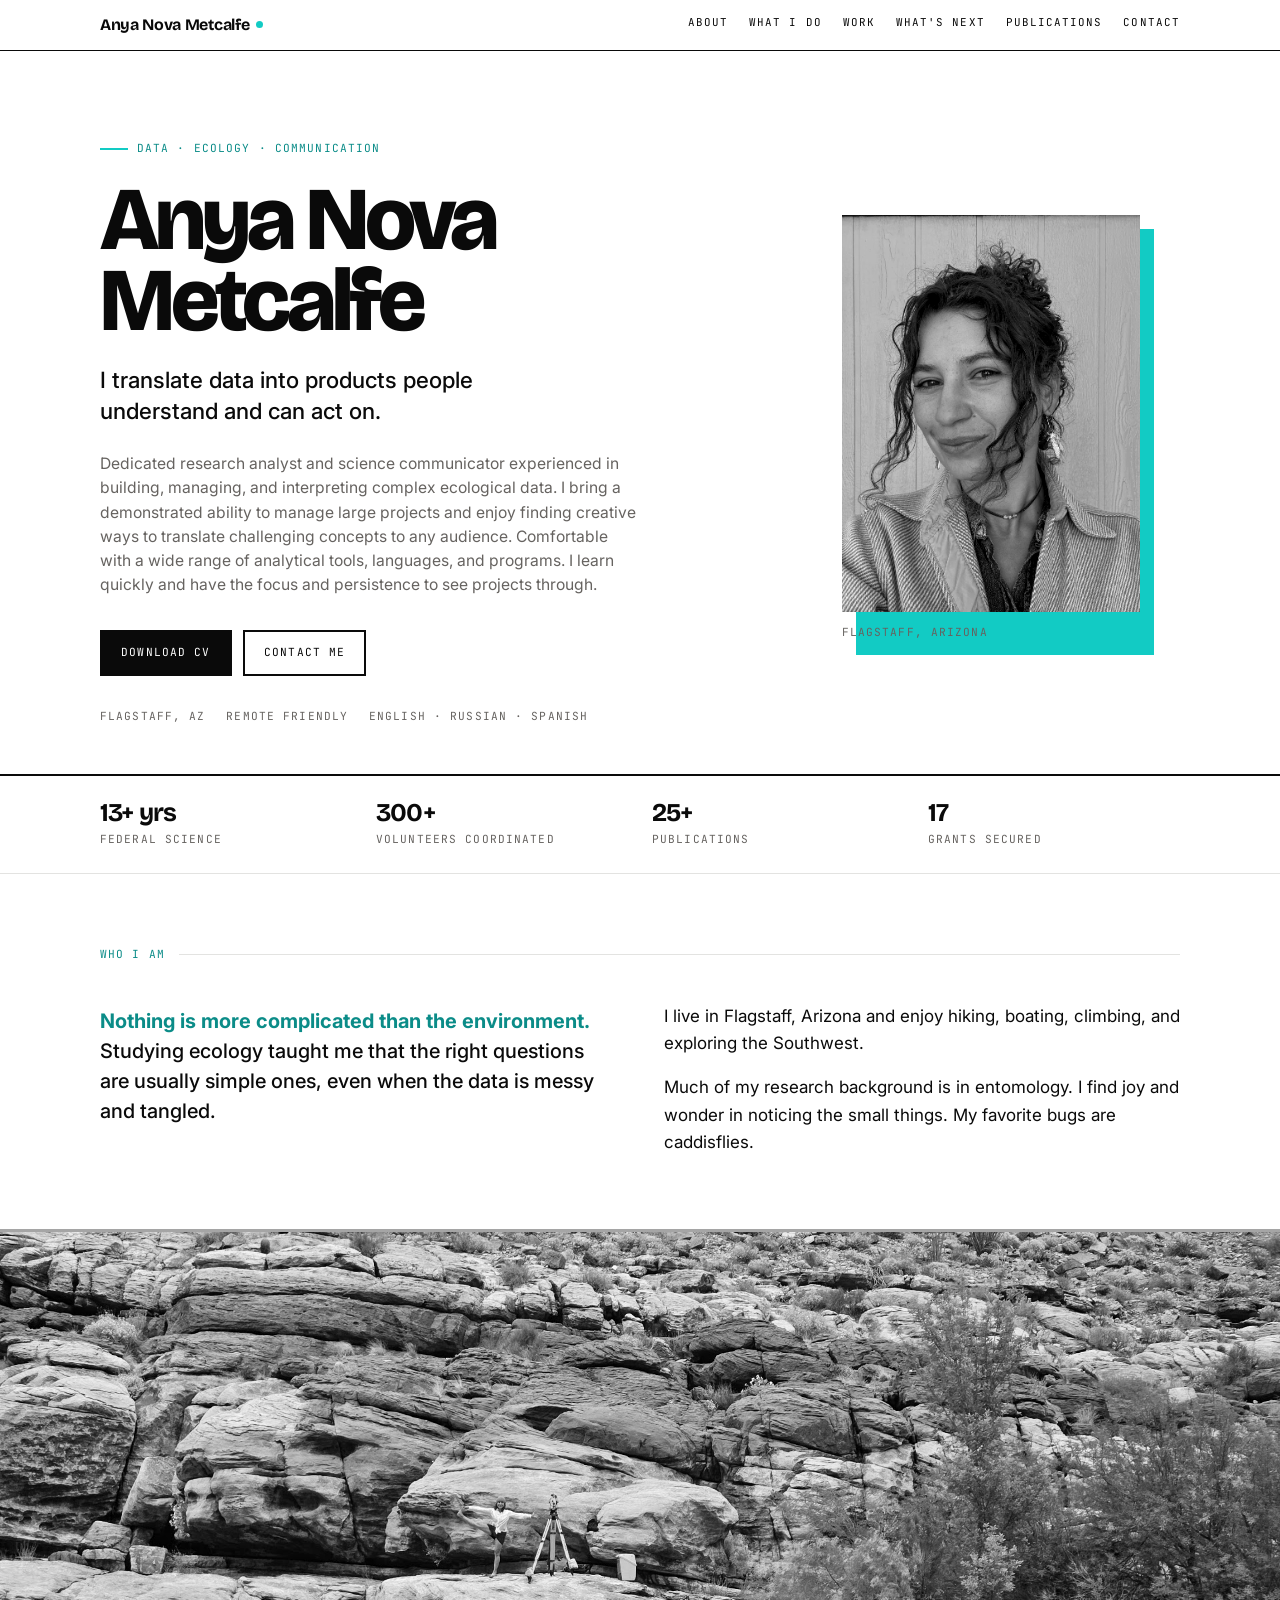
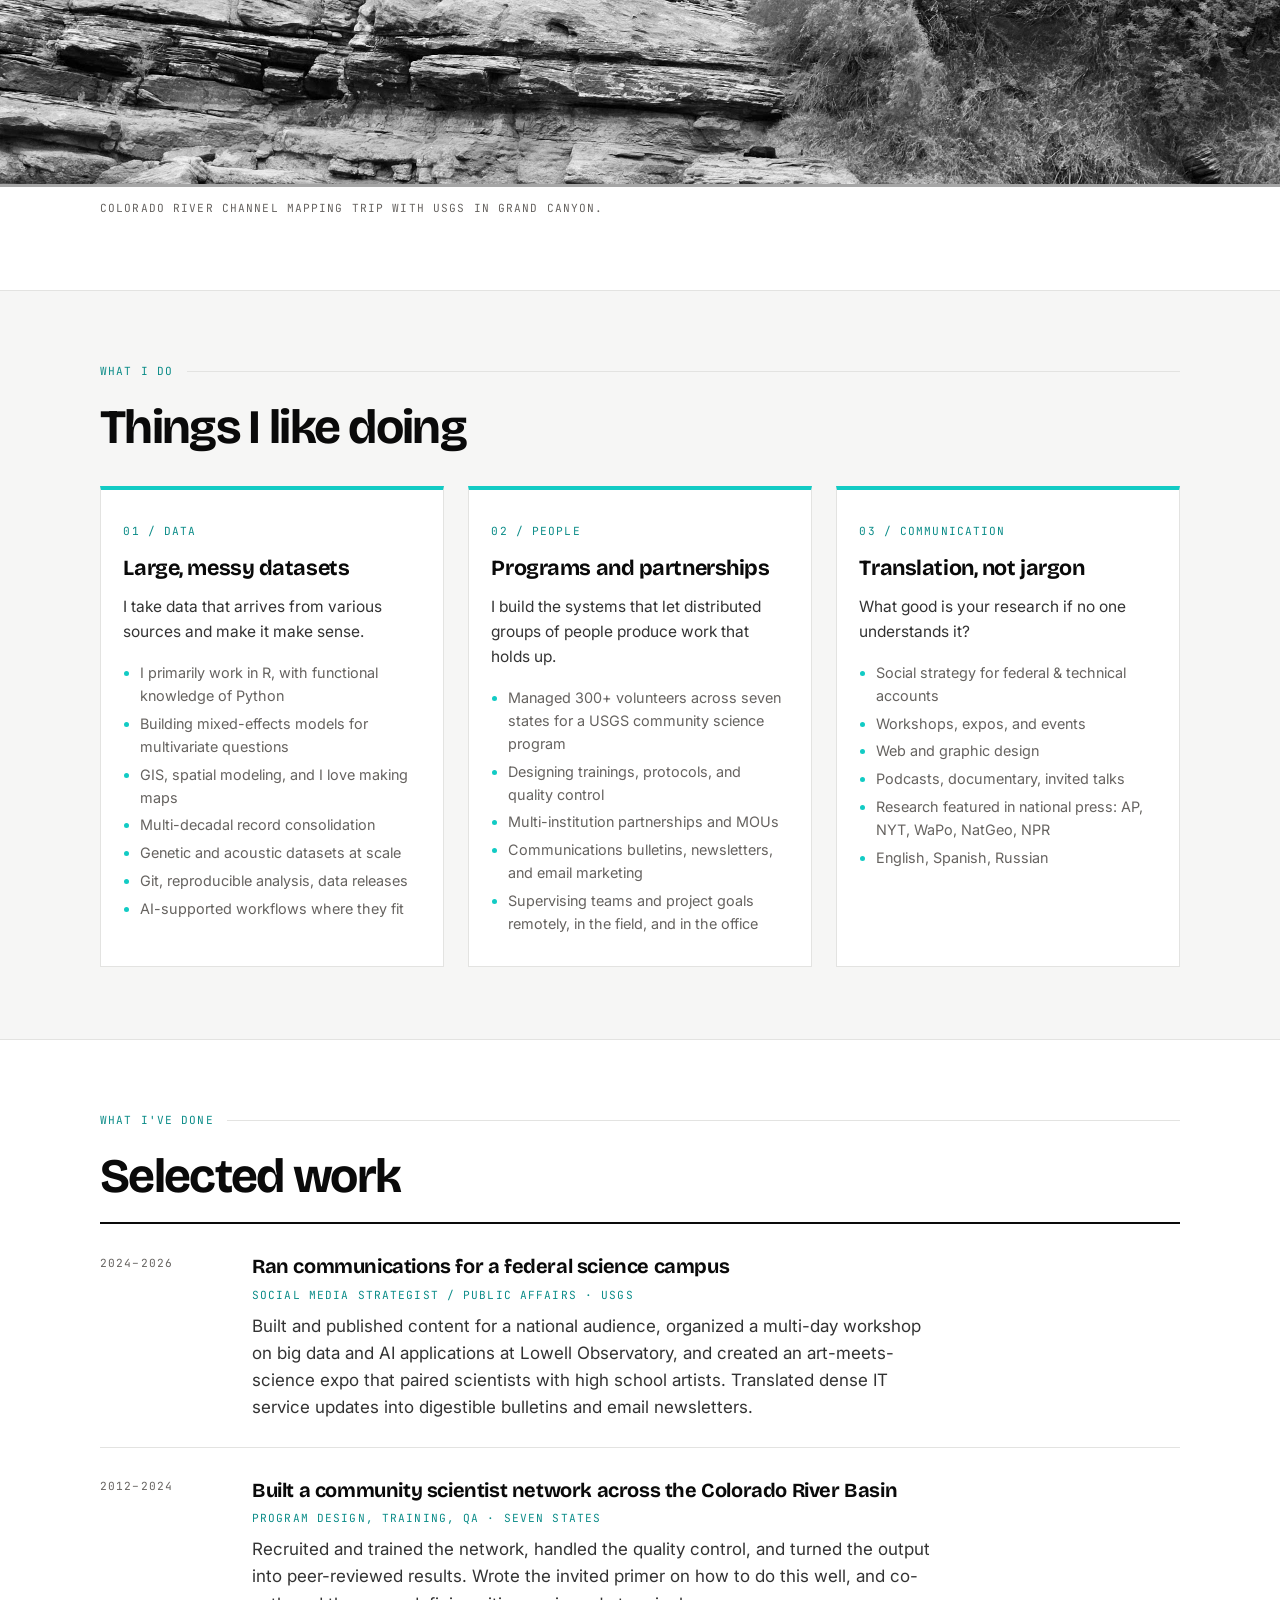
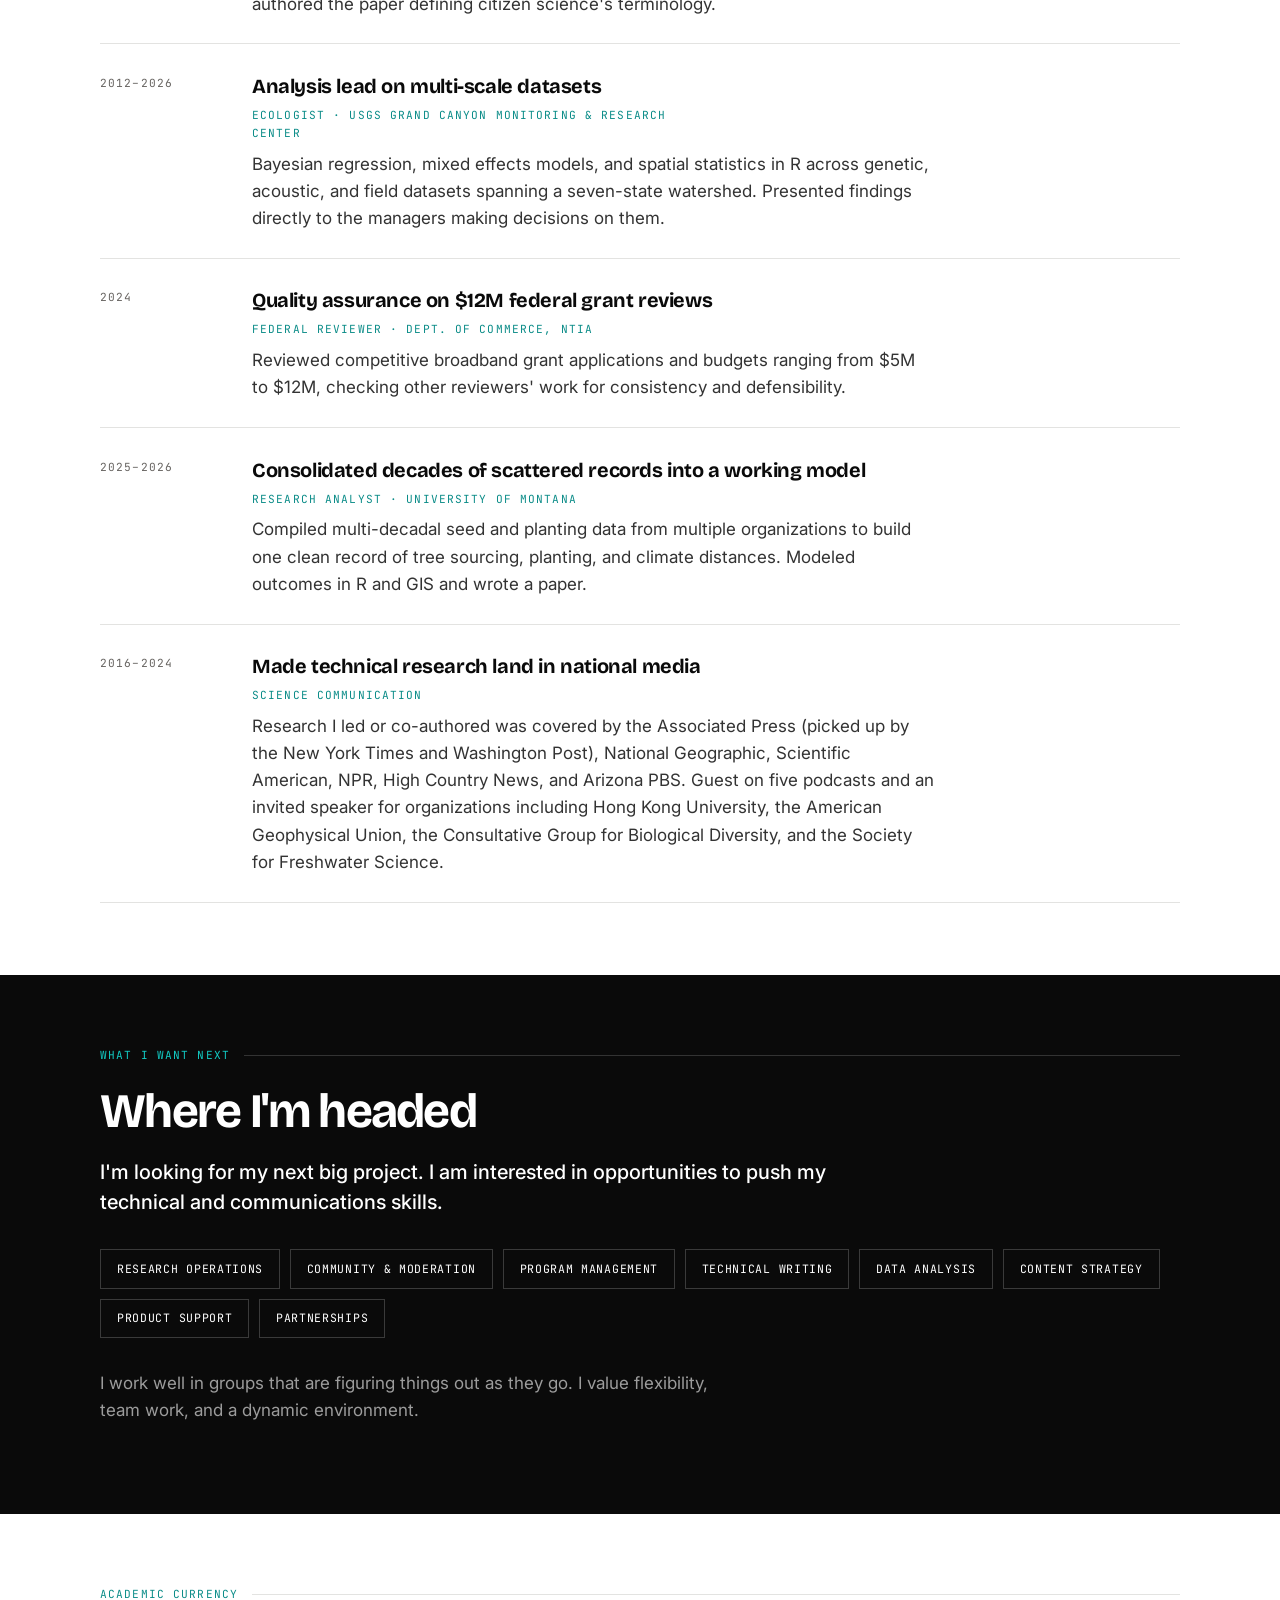
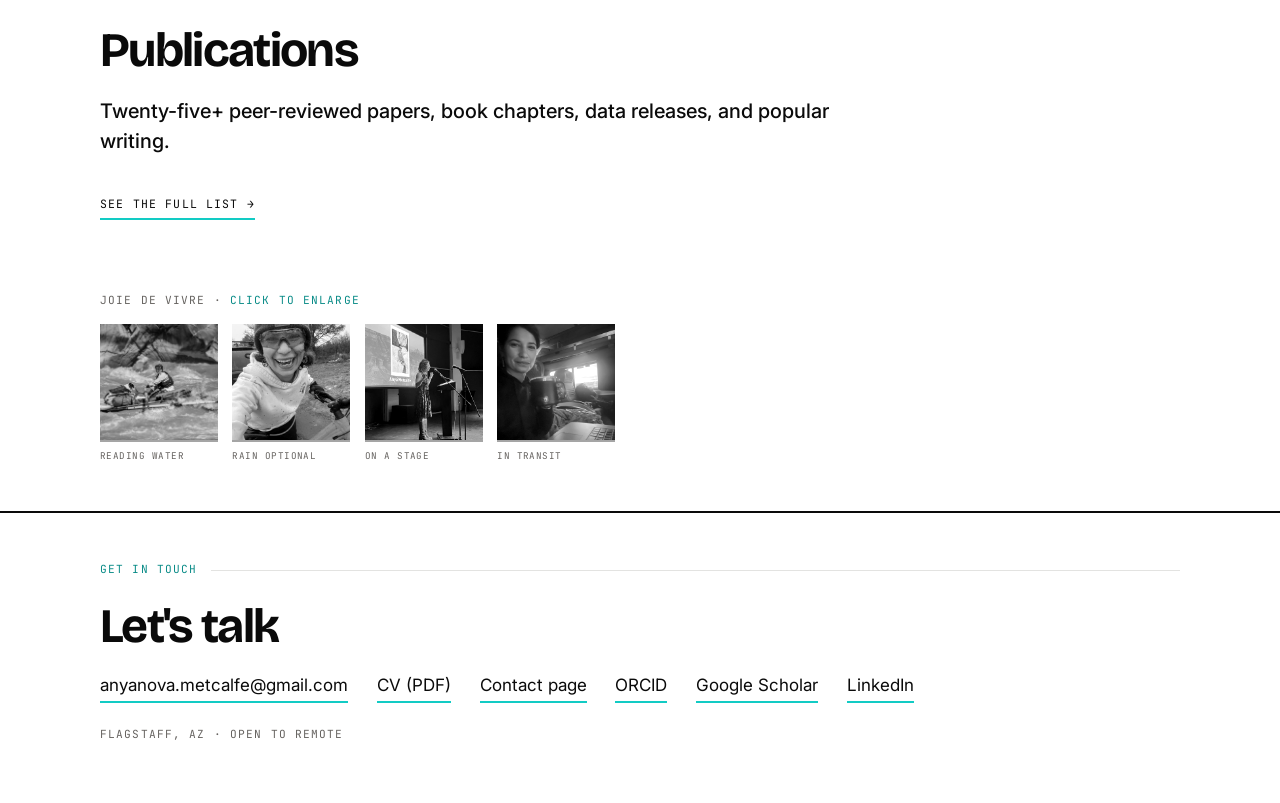
==== commit 504bf3ce: "Revise personal introduction in index.html" ====
--- a/index.html
+++ b/index.html
@@ -78,14 +78,14 @@
           <p class="lede"><span class="key">Nothing is more complicated than the environment.</span> Studying ecology taught me that the right questions are usually simple ones, even when the data is messy and tangled.</p>
         </div>
         <div class="prose">
-          <p>I live in Flagstaff, Arizona, and spend as much of the rest of my time as I can hiking, boating, climbing, and exploring the Southwest.</p>
-          <p>My background is in entomology. I find joy and wonder in noticing the small things. My favorite bugs are caddisflies.</p>
+          <p>I live in Flagstaff, Arizona and enjoy hiking, boating, climbing, and exploring the Southwest.</p>
+          <p>Much of my research background is in entomology. I find joy and wonder in noticing the small things. My favorite bugs are caddisflies.</p>
         </div>
       </div>
     </div>
 
     <figure class="about-photo">
-      <img src="channel-mapping.jpg"
+      <img src="channelmapping.jpg"
            alt="Anya Metcalfe balancing on one leg beside a surveying tripod on a sandstone ledge above the Colorado River, dwarfed by the canyon wall behind her.">
       <figcaption class="wrap mono">Colorado River channel mapping trip with USGS in Grand Canyon.</figcaption>
     </figure>
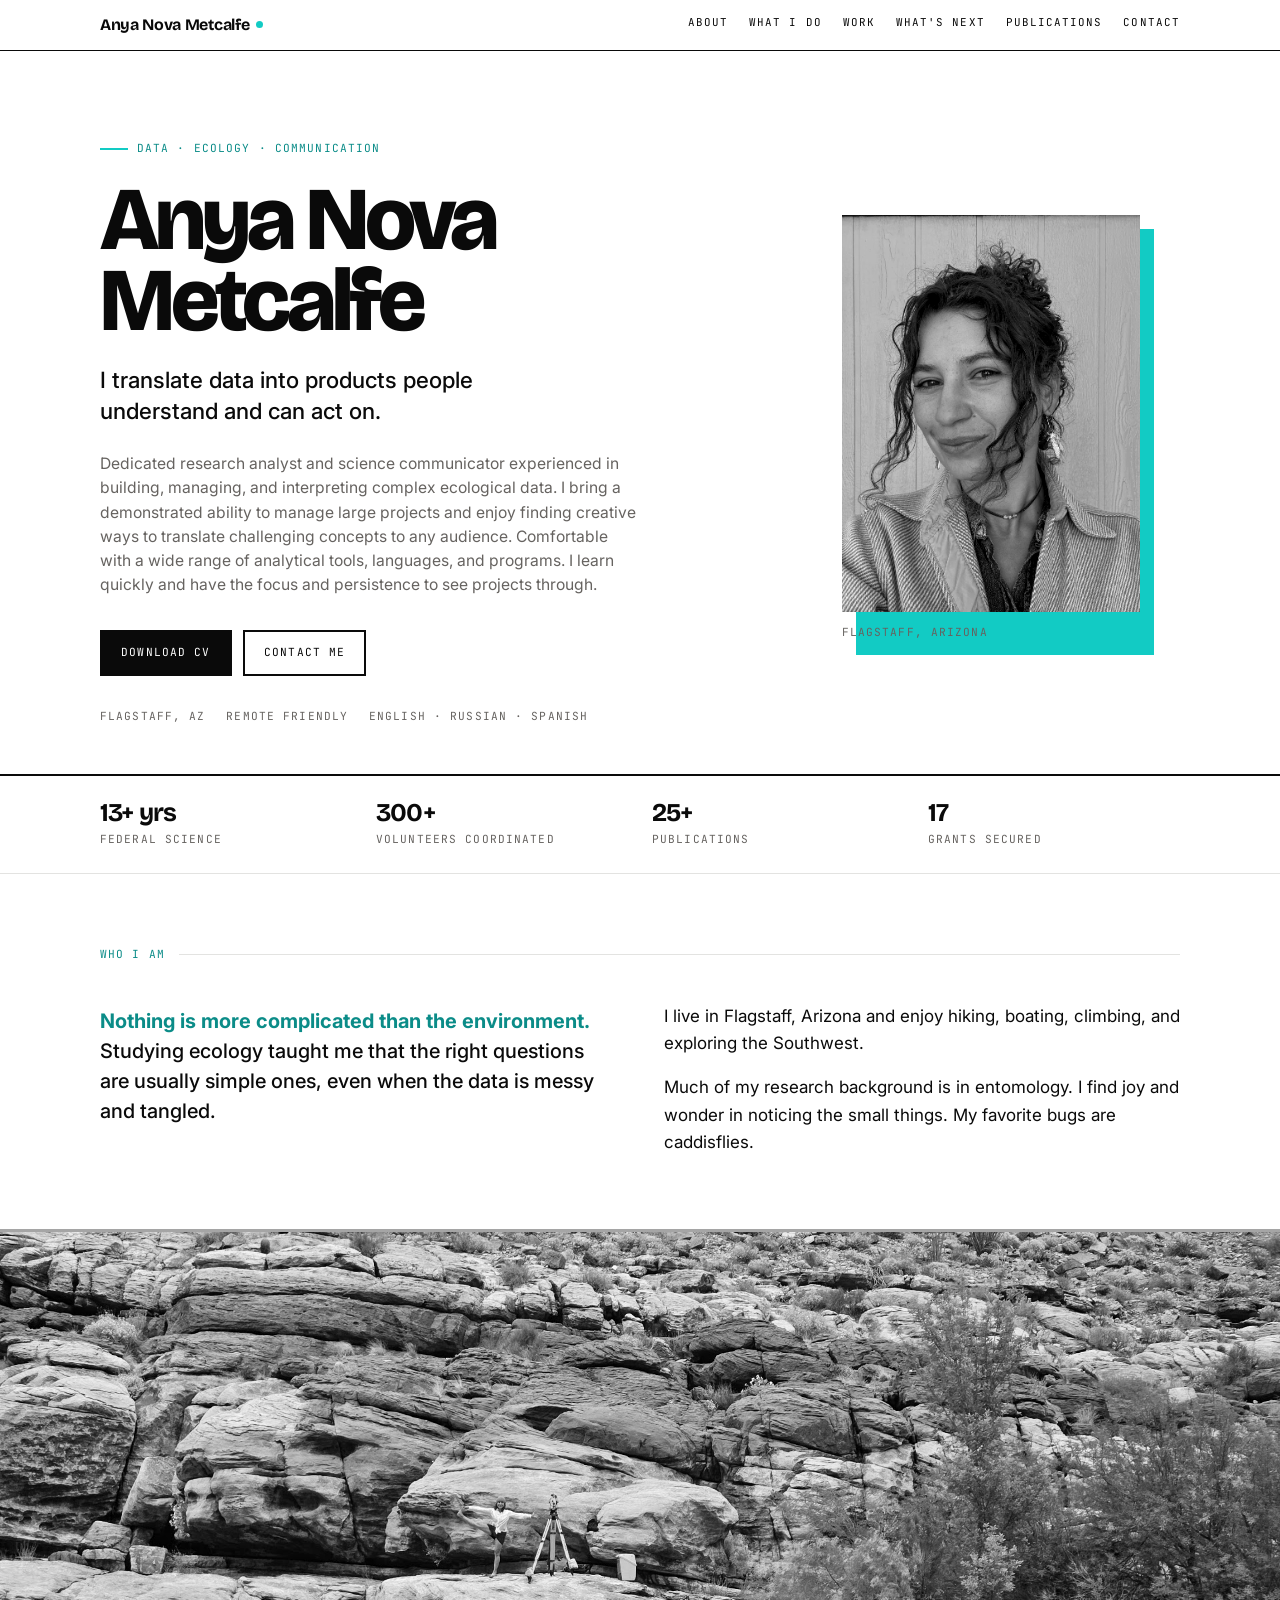
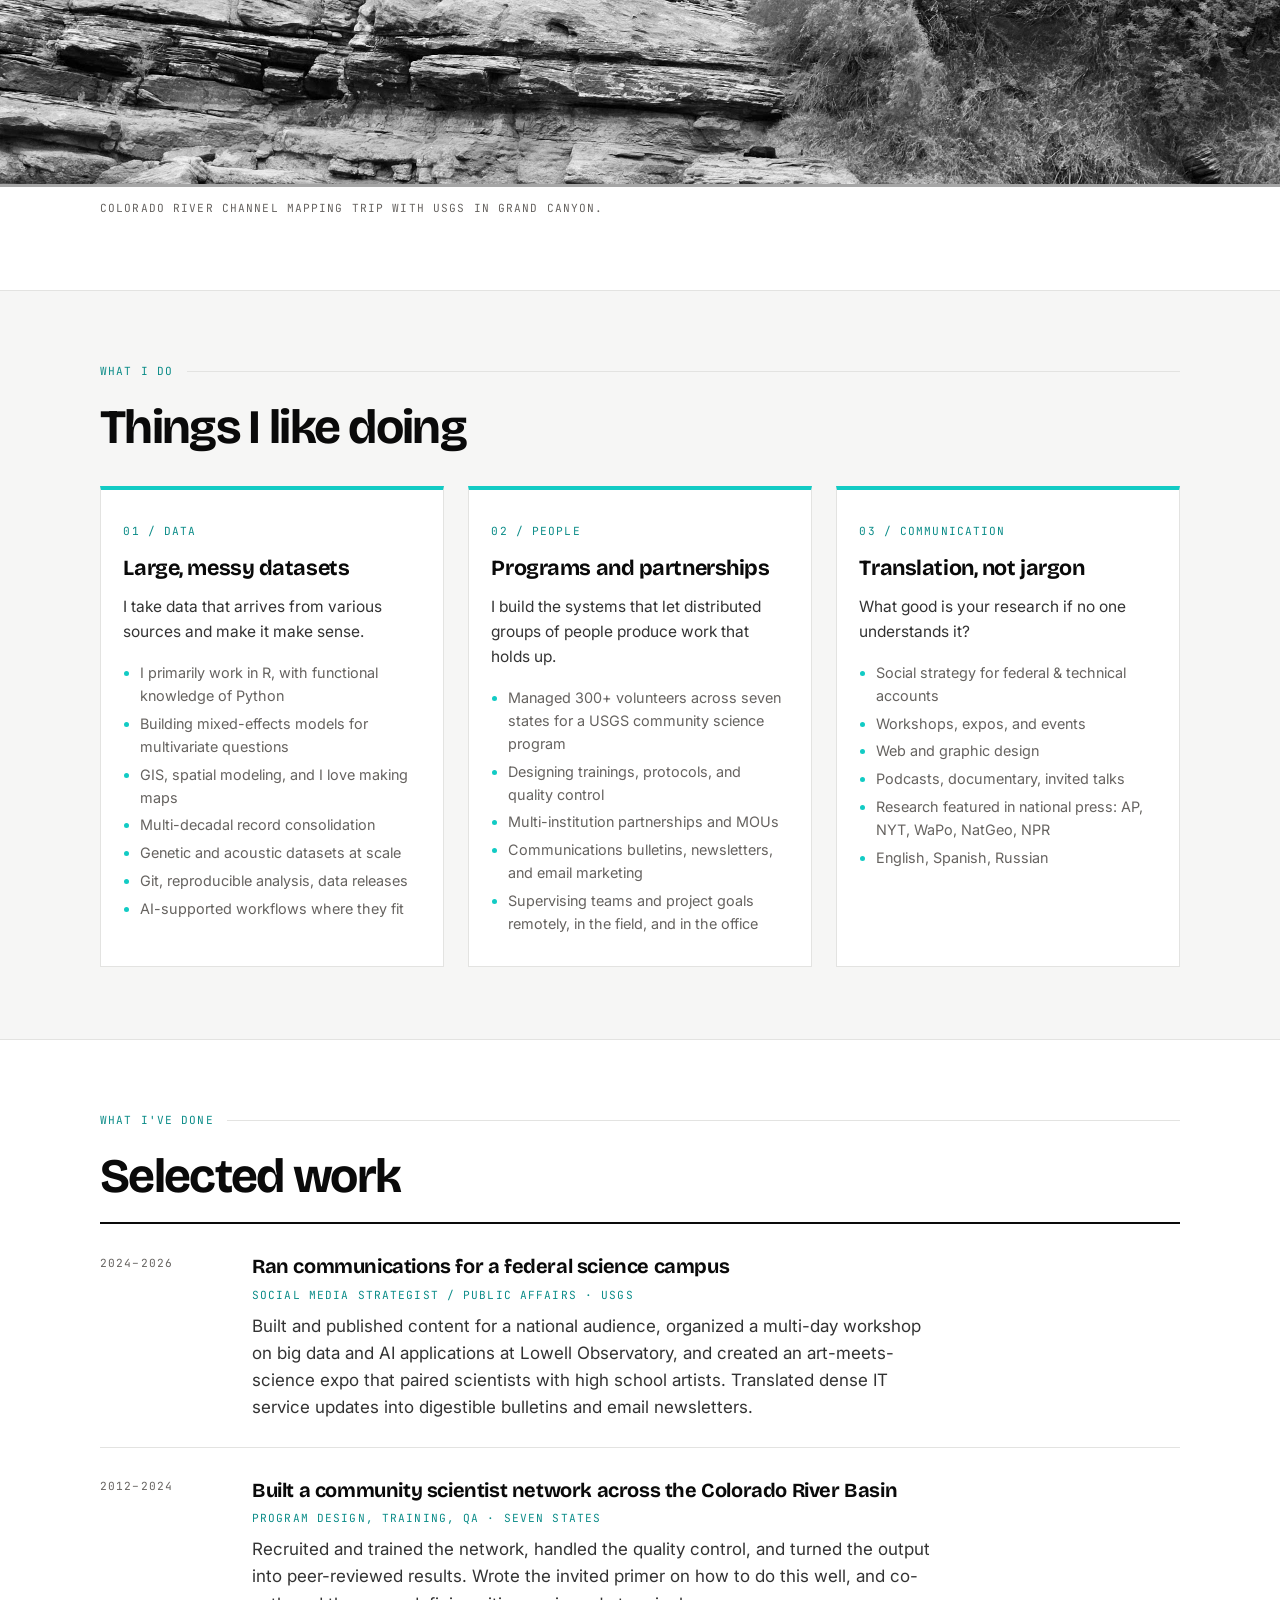
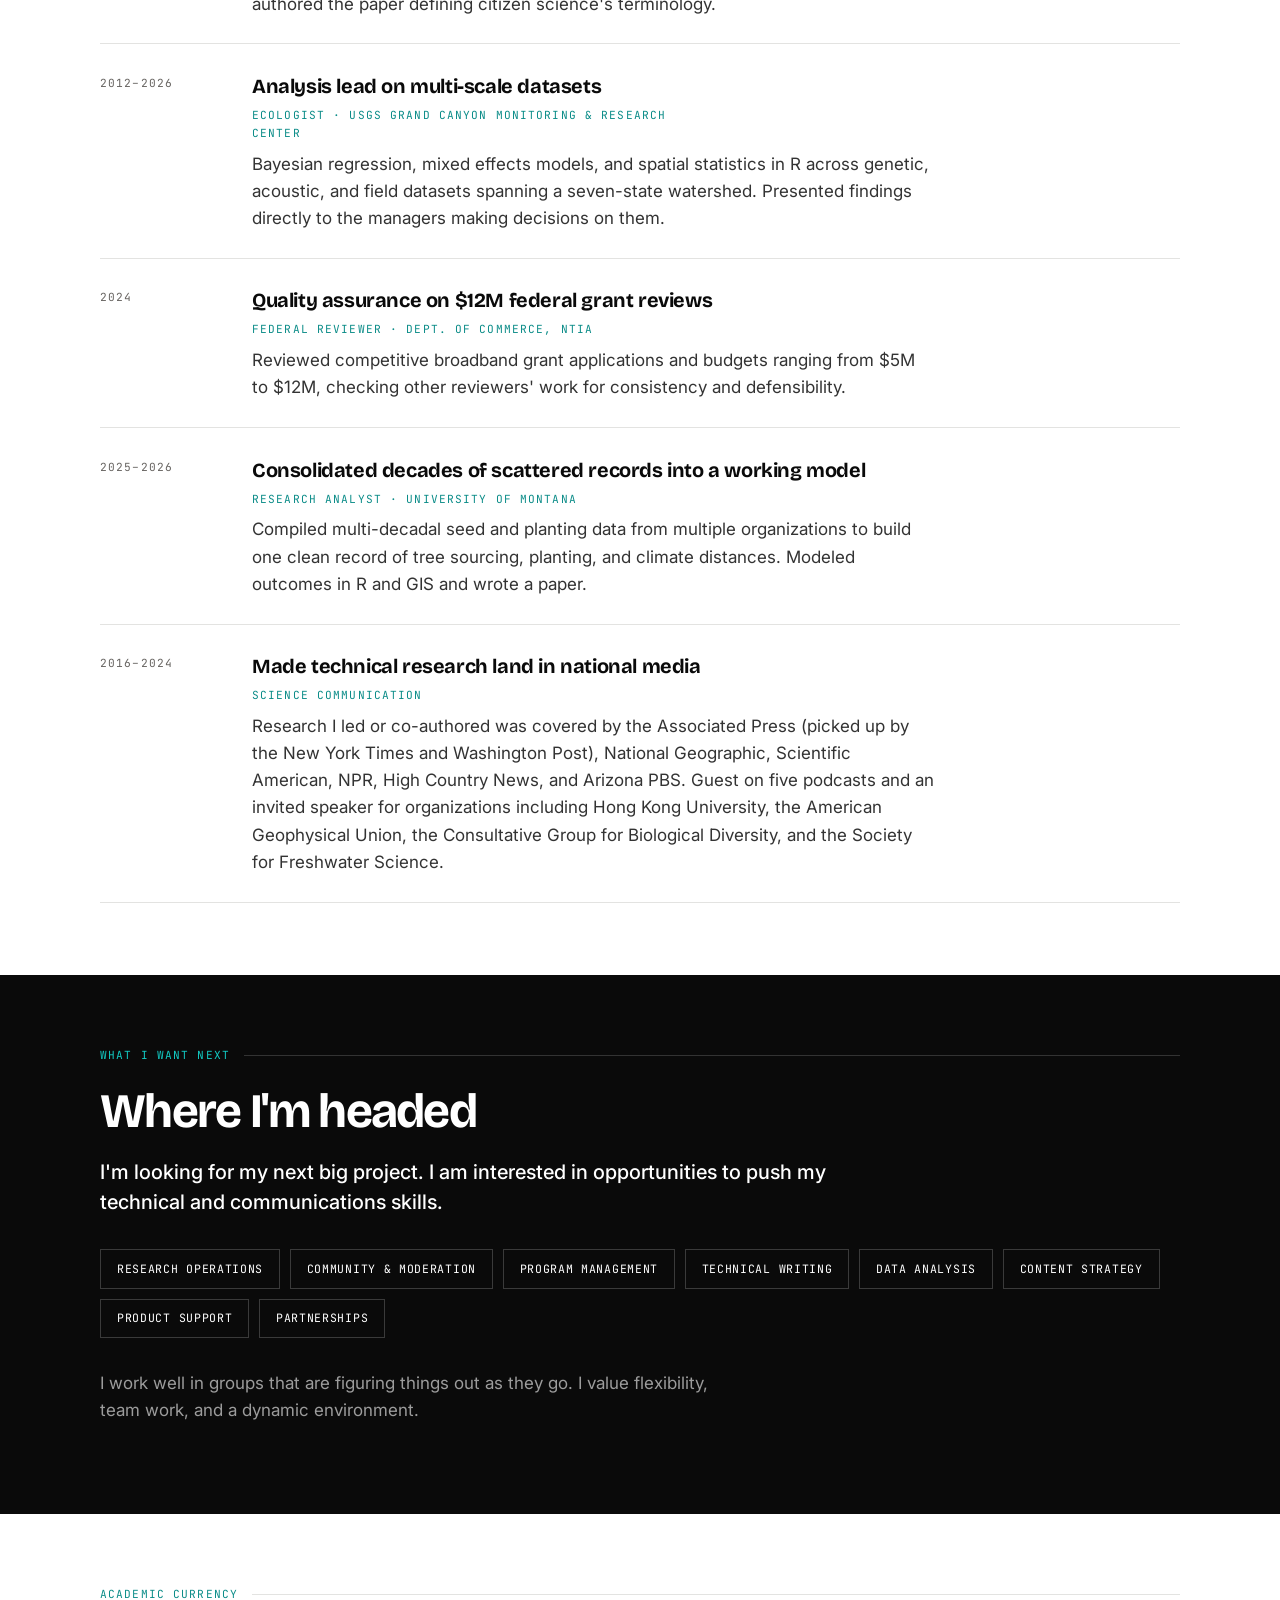
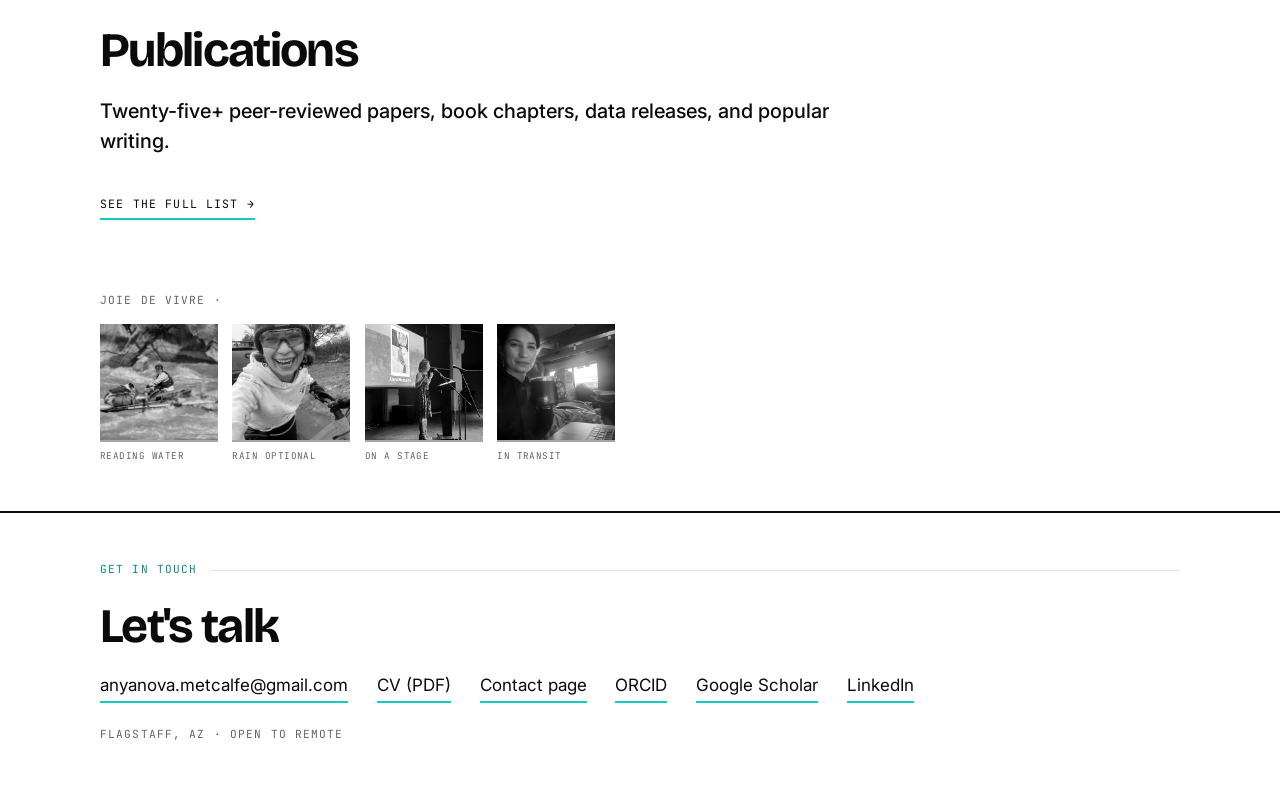
==== commit fe699f2b: "Update index.html" ====
--- a/index.html
+++ b/index.html
@@ -244,7 +244,7 @@
   <!-- ============ PHOTO THUMBS ============ -->
   <section class="thumbs">
     <div class="wrap">
-      <p class="thumbs-label mono">Joie de vivre &middot; <span class="thumbs-hint">click to enlarge</span></p>
+      <p class="thumbs-label mono">Joie de vivre &middot; </p>
       <div class="thumb-row">
 
         <figure class="thumb">
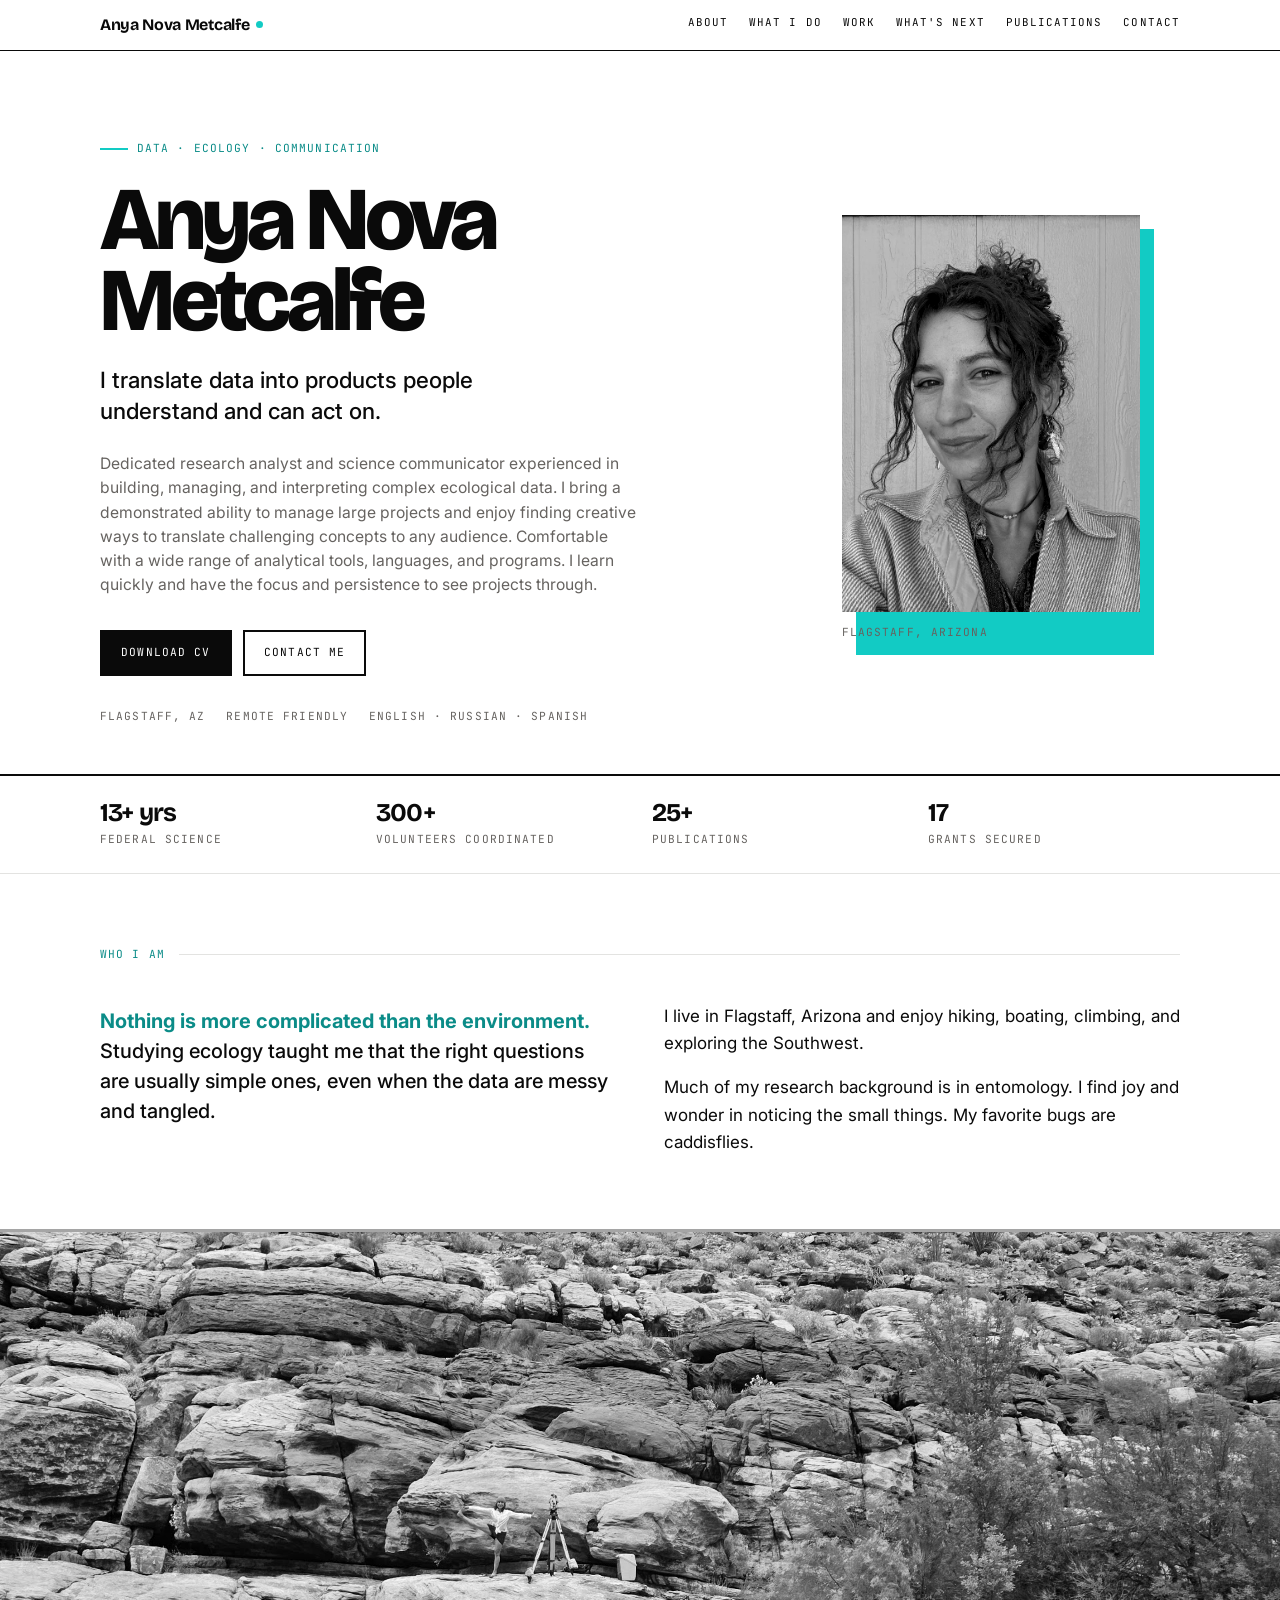
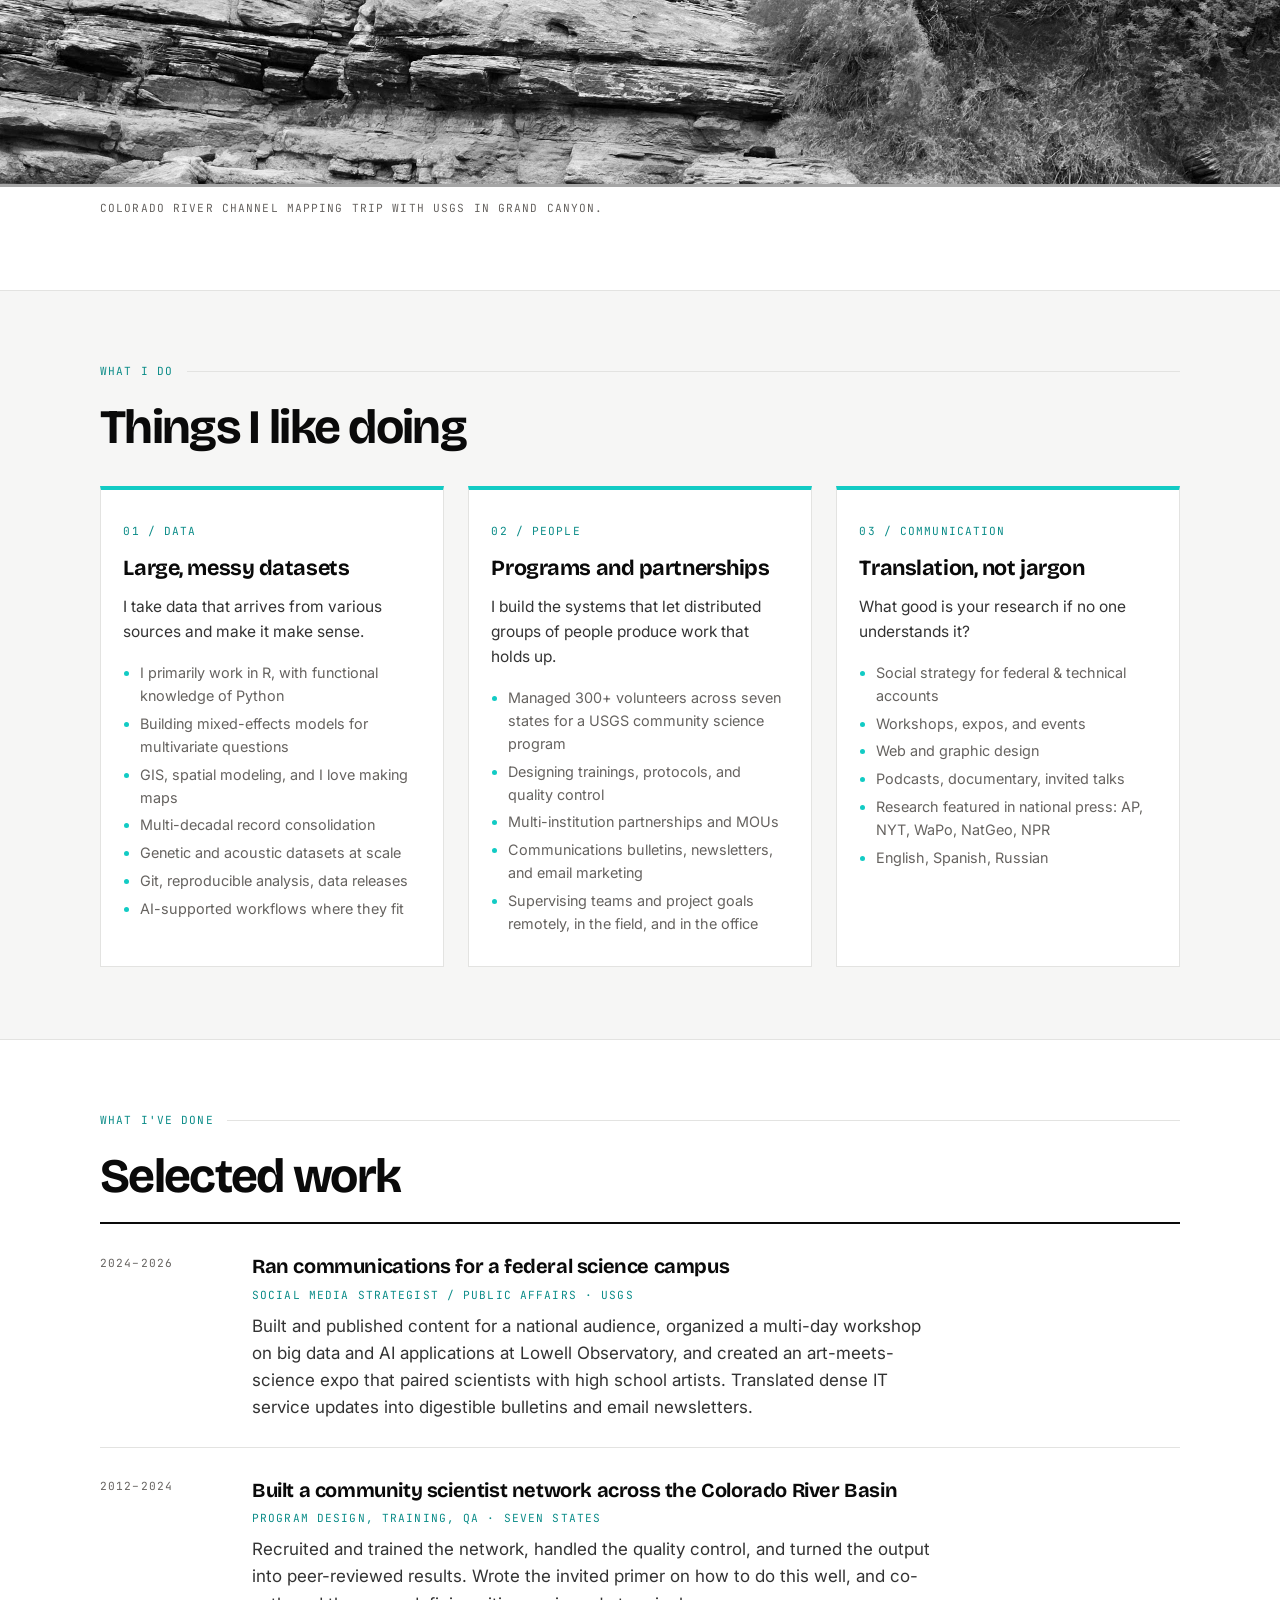
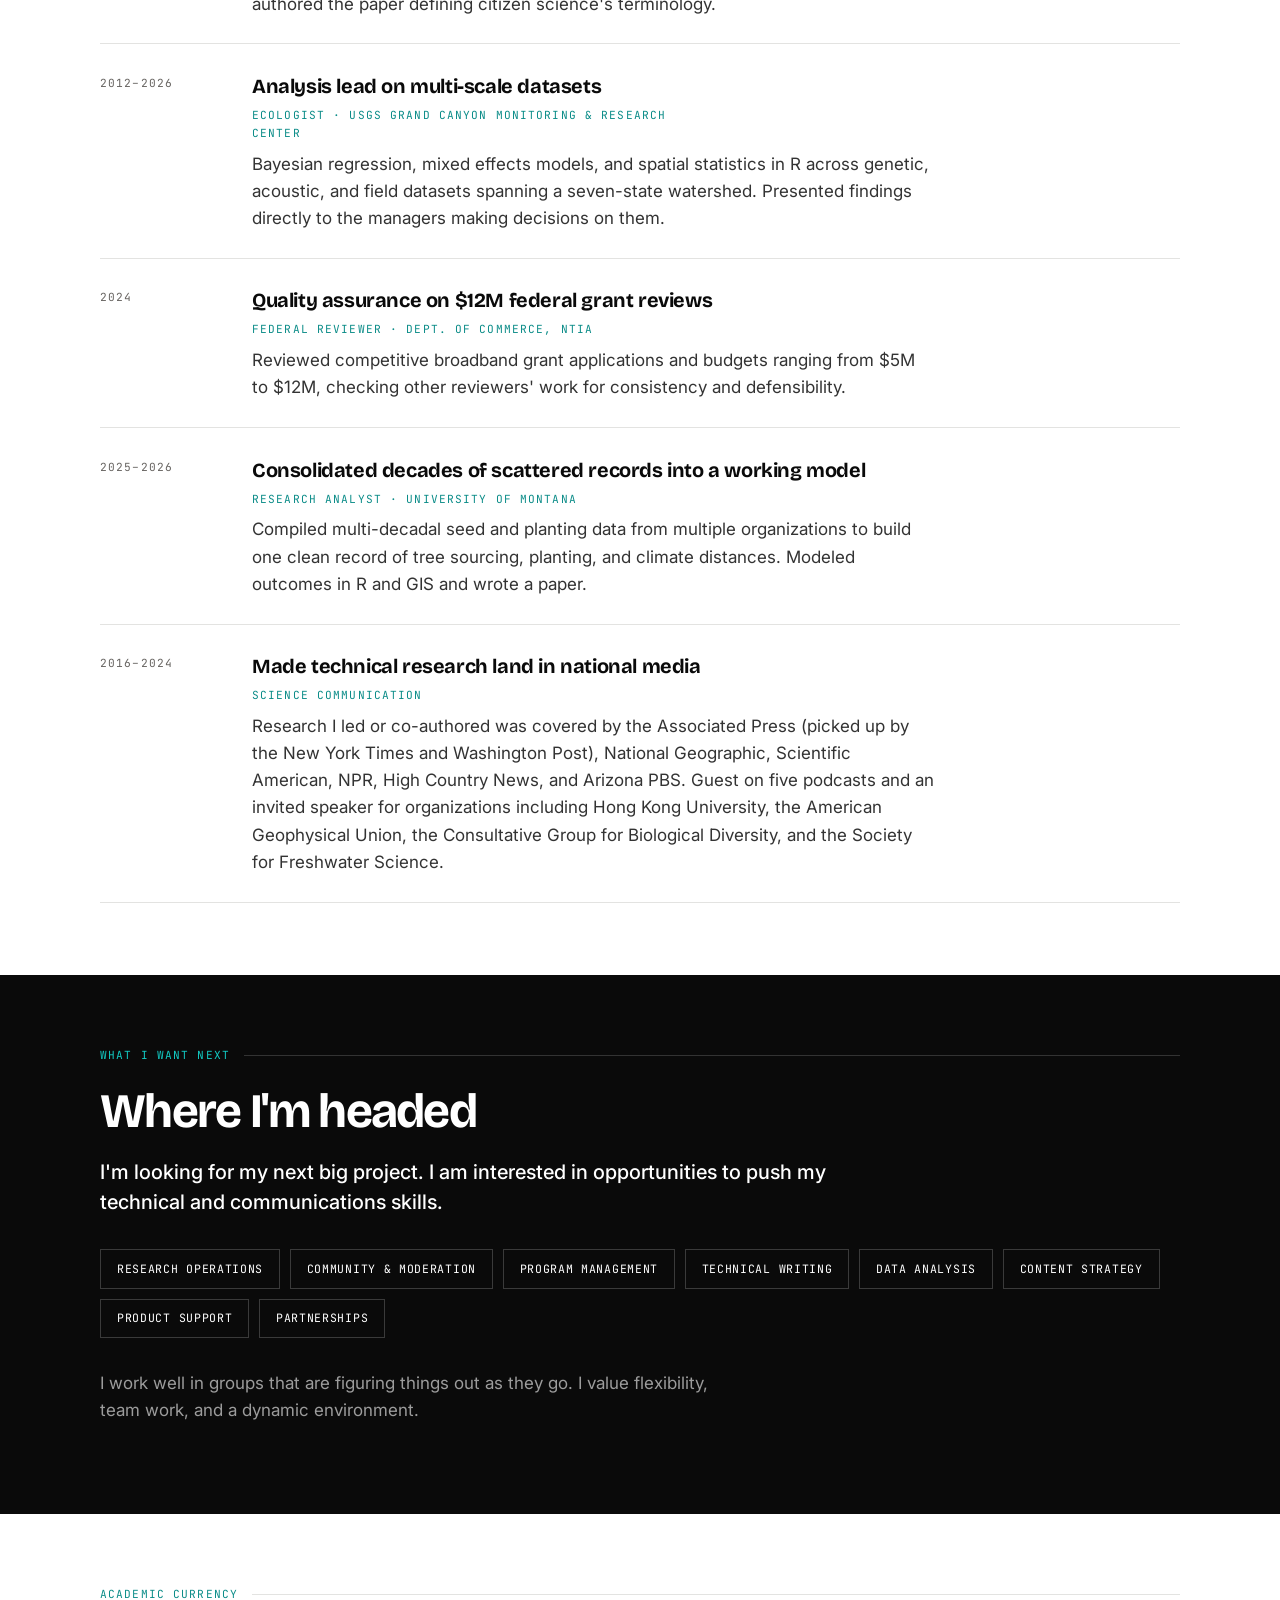
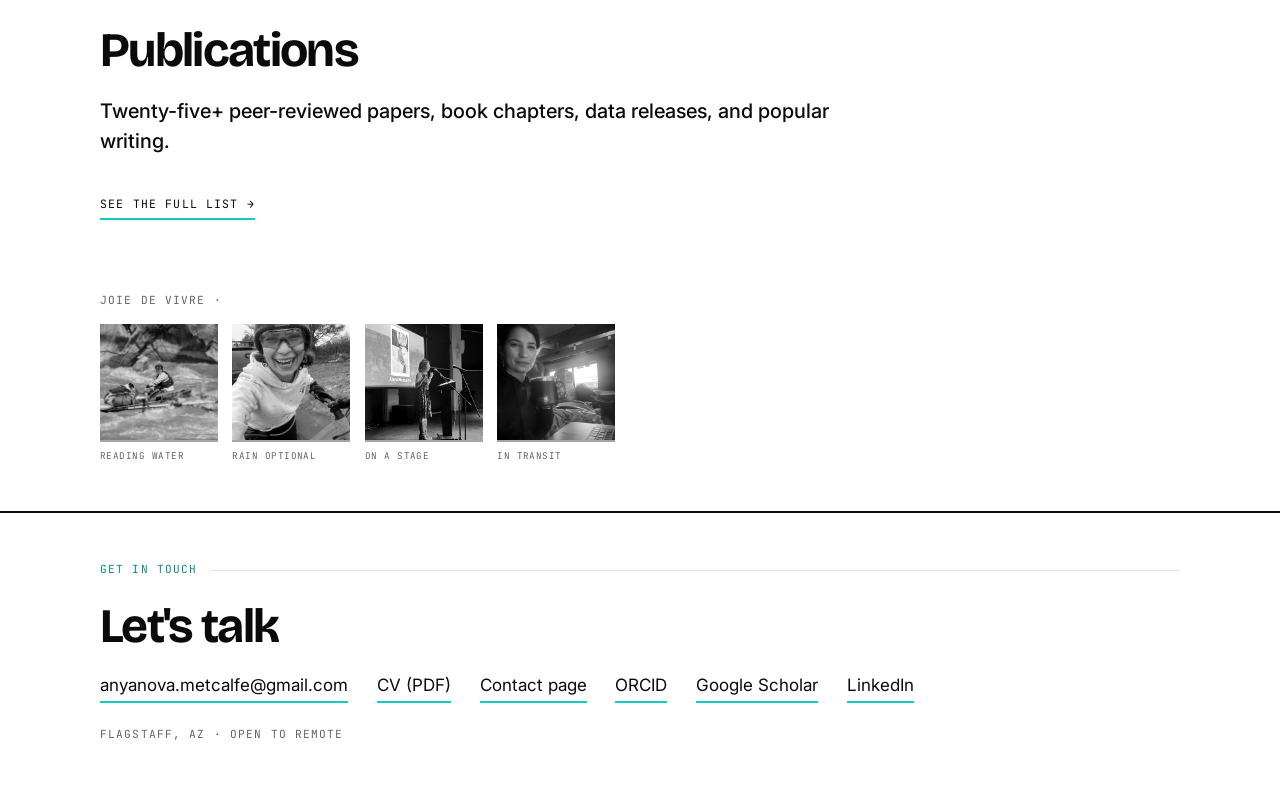
==== commit fd5053cd: "Fix grammatical error in ecology description Corrected grammatical error in the text about ecology." ====
--- a/index.html
+++ b/index.html
@@ -75,7 +75,7 @@
       <p class="section-label mono">Who I am</p>
       <div class="about">
         <div class="prose">
-          <p class="lede"><span class="key">Nothing is more complicated than the environment.</span> Studying ecology taught me that the right questions are usually simple ones, even when the data is messy and tangled.</p>
+          <p class="lede"><span class="key">Nothing is more complicated than the environment.</span> Studying ecology taught me that the right questions are usually simple ones, even when the data are messy and tangled.</p>
         </div>
         <div class="prose">
           <p>I live in Flagstaff, Arizona and enjoy hiking, boating, climbing, and exploring the Southwest.</p>
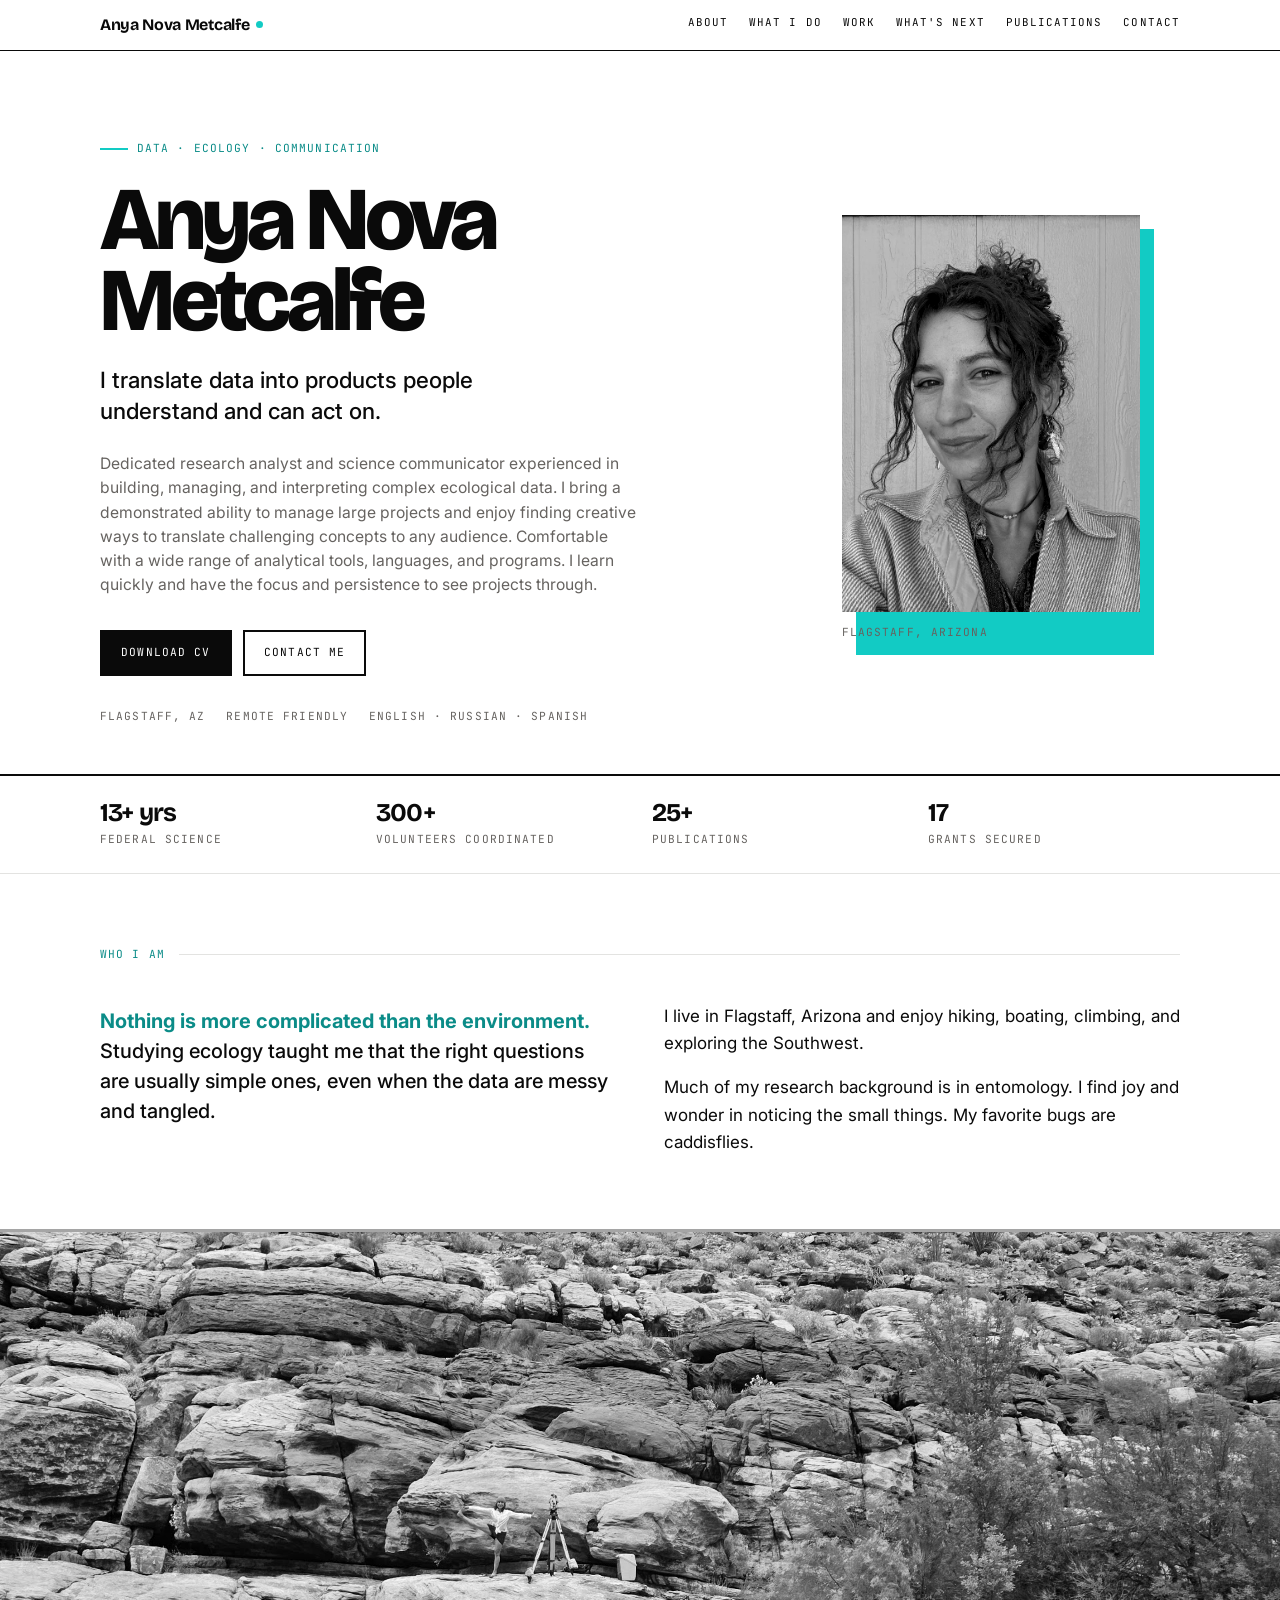
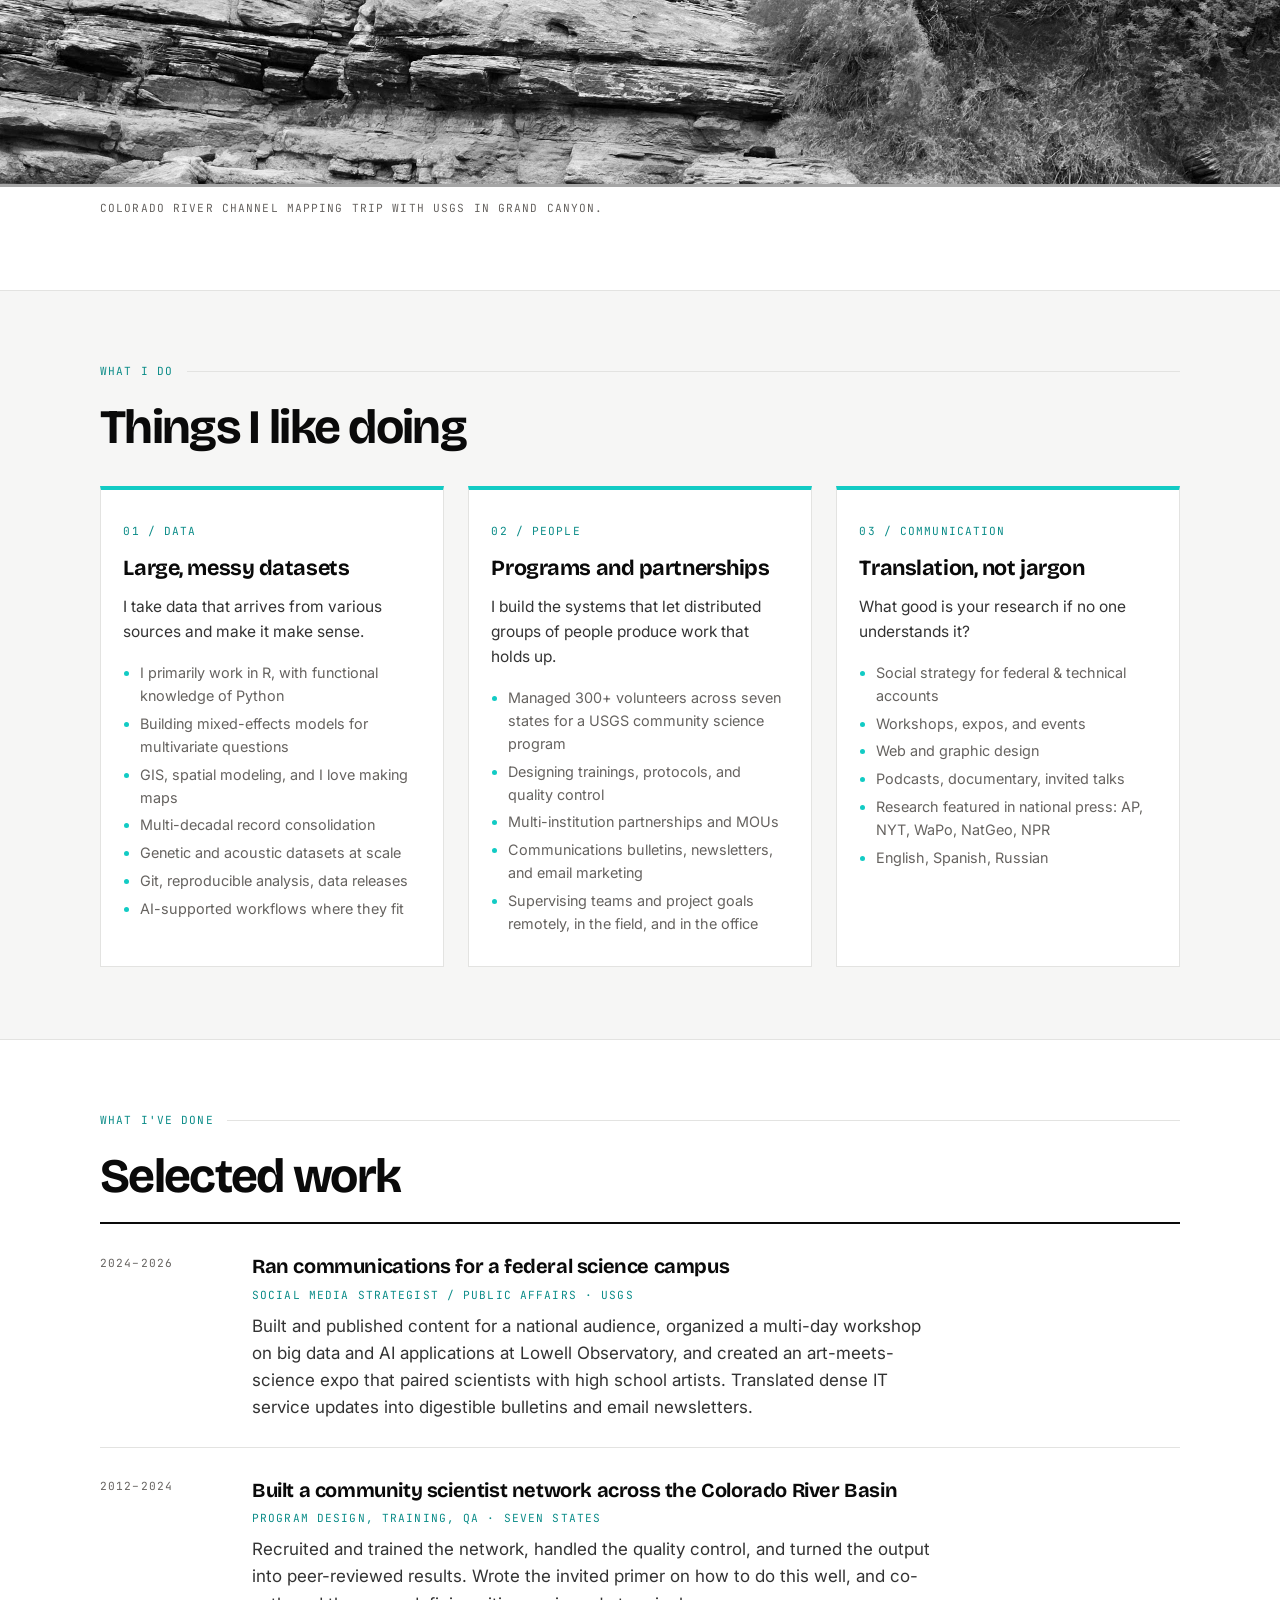
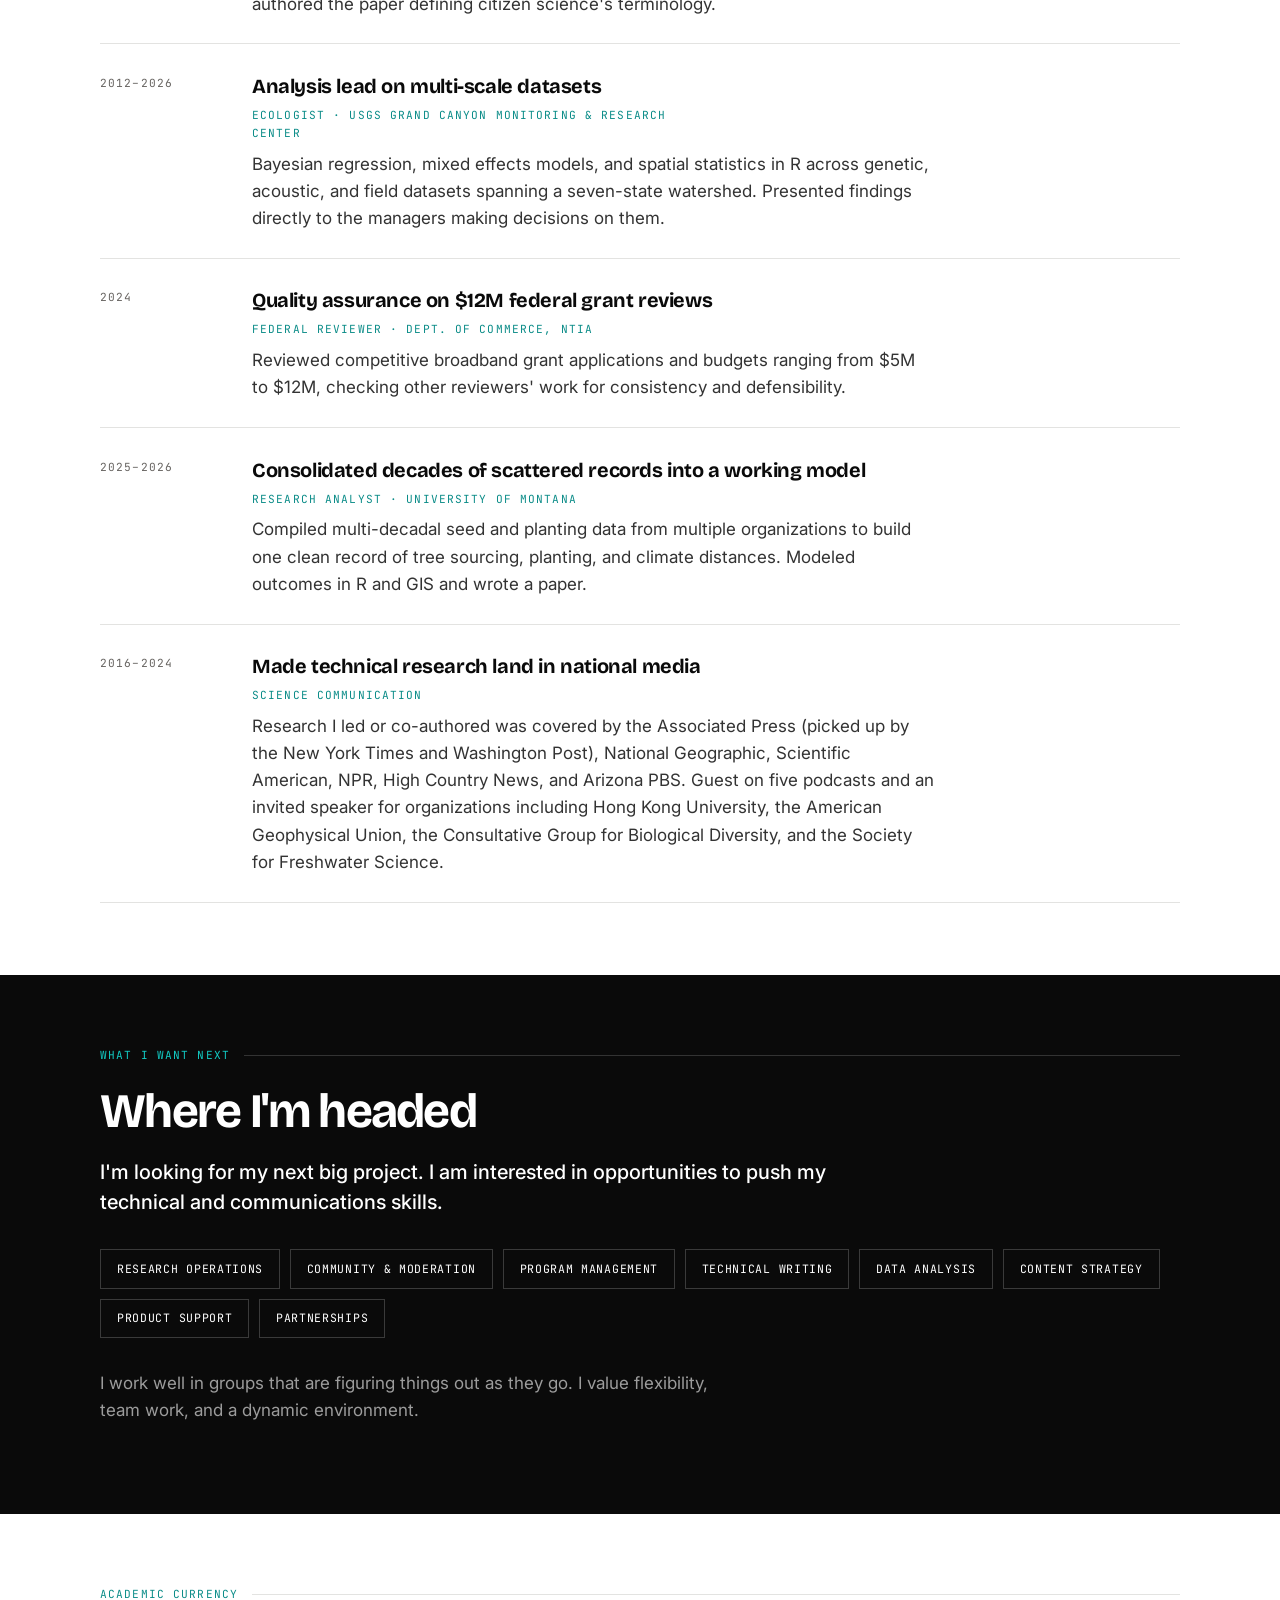
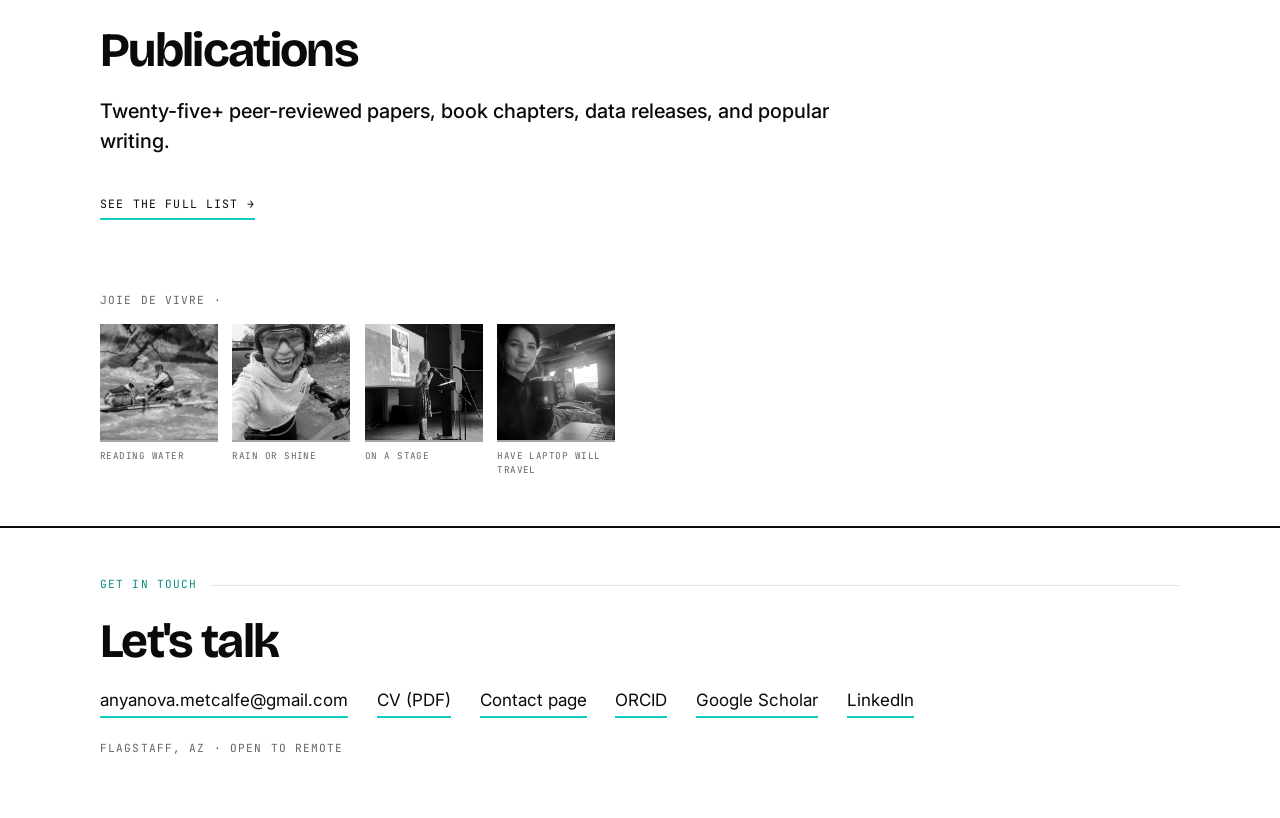
==== commit 50adb7e5: "Update figcaption text for images" ====
--- a/index.html
+++ b/index.html
@@ -41,7 +41,7 @@
         <p class="hero-fine">Dedicated research analyst and science communicator experienced in building, managing, and interpreting complex ecological data. I bring a demonstrated ability to manage large projects and enjoy finding creative ways to translate challenging concepts to any audience. Comfortable with a wide range of analytical tools, languages, and programs. I learn quickly and have the focus and persistence to see projects through.</p>
 
         <div class="hero-actions">
-          <a class="btn-cv mono" href="Anya_Metcalfe_CV.pdf" download>Download CV</a>
+          <a class="btn-cv mono" href="Anya Metcalfe CV.pdf" download>Download CV</a>
           <a class="btn-ghost mono" href="contact.html">Contact me</a>
         </div>
 
@@ -258,7 +258,7 @@
           <button class="thumb-btn" type="button" aria-label="Enlarge photo: Rain optional">
             <img src="biking.jpg" alt="Anya Metcalfe grinning on a mountain bike, spattered with red mud on a rainy trail.">
           </button>
-          <figcaption class="mono">Rain optional</figcaption>
+          <figcaption class="mono">Rain or shine</figcaption>
         </figure>
 
         <figure class="thumb">
@@ -272,7 +272,7 @@
           <button class="thumb-btn" type="button" aria-label="Enlarge photo: In transit">
             <img src="laptop.jpg" alt="Anya Metcalfe with a coffee mug and a laptop, working while traveling at dawn.">
           </button>
-          <figcaption class="mono">In transit</figcaption>
+          <figcaption class="mono">Have laptop will travel</figcaption>
         </figure>
 
       </div>
@@ -286,7 +286,7 @@
       <h2>Let&#39;s talk</h2>
       <div class="contact-links">
         <a href="mailto:anyanova.metcalfe@gmail.com">anyanova.metcalfe@gmail.com</a>
-        <a href="Anya_Metcalfe_CV.pdf" download>CV (PDF)</a>
+        <a href="Anya Metcalfe CV.pdf" download>CV (PDF)</a>
         <a href="contact.html">Contact page</a>
         <a href="https://orcid.org/0000-0002-6286-4889">ORCID</a>
         <a href="https://scholar.google.com/citations?user=mArWn1AAAAAJ&amp;hl=en">Google Scholar</a>
